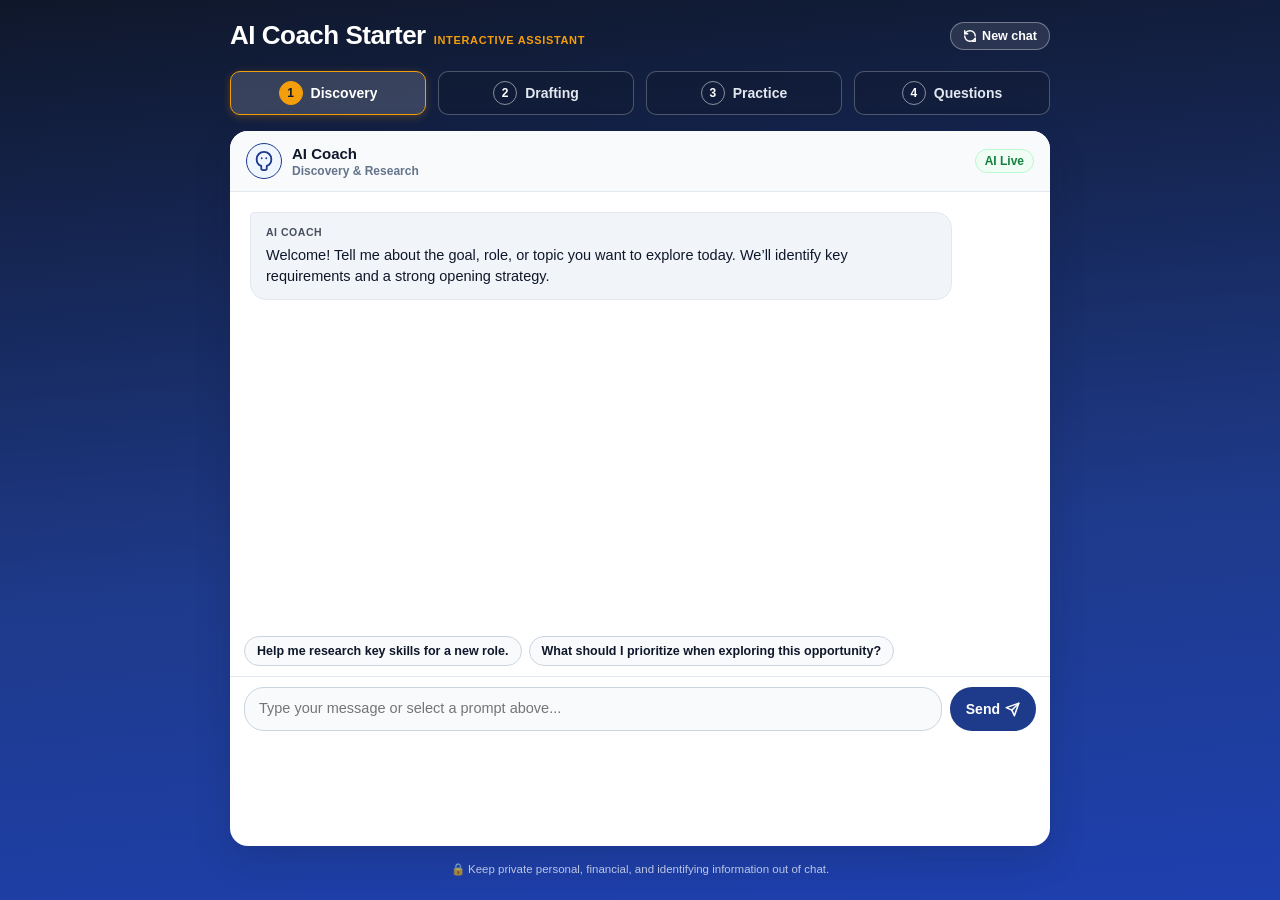
==== static/index.html @ ff30403d "Initial commit: Gemini coaching agent starter template" ====
<!doctype html>
<html lang="en">
  <head>
    <meta charset="UTF-8" />
    <meta name="viewport" content="width=device-width, initial-scale=1.0, maximum-scale=1.0, user-scalable=no" />
    <meta name="theme-color" content="#1e3a8a" />
    <title>AI Coach Starter</title>
    <link rel="icon" href="favicon.svg" type="image/svg+xml" />
    <link rel="stylesheet" href="styles.css" />
  </head>
  <body>
    <div class="app-container">
      <!-- Top Header -->
      <header class="topbar">
        <div class="brand-group">
          <a class="brand" href="/" aria-label="AI Coach home">AI Coach Starter</a>
          <span class="brand-sub">Interactive Assistant</span>
        </div>
        <button id="new-chat" class="quiet-button" type="button" aria-label="Start a new conversation">
          <svg width="14" height="14" viewBox="0 0 24 24" fill="none" stroke="currentColor" stroke-width="2.5" stroke-linecap="round" stroke-linejoin="round" aria-hidden="true"><path d="M21 12a9 9 0 0 0-9-9 9.75 9.75 0 0 0-6.74 2.74L3 8"/><path d="M3 3v5h5"/><path d="M3 12a9 9 0 0 0 9 9 9.75 9.75 0 0 0 6.74-2.74L21 16"/><path d="M16 21h5v-5"/></svg>
          <span>New chat</span>
        </button>
      </header>

      <!-- Compact 4-Step Flow Navigation -->
      <nav class="step-nav" aria-label="Preparation steps">
        <div class="step-list">
          <button class="step-btn active" data-mode="step1" type="button">
            <span class="step-num">1</span>
            <span class="step-text">Discovery</span>
          </button>
          <button class="step-btn" data-mode="step2" type="button">
            <span class="step-num">2</span>
            <span class="step-text">Drafting</span>
          </button>
          <button class="step-btn" data-mode="step3" type="button">
            <span class="step-num">3</span>
            <span class="step-text">Practice</span>
          </button>
          <button class="step-btn" data-mode="step4" type="button">
            <span class="step-num">4</span>
            <span class="step-text">Questions</span>
          </button>
        </div>
      </nav>

      <!-- Main Chat Workspace -->
      <main class="main-content">
        <section class="coach-panel" aria-live="polite">
          <div class="coach-head">
            <div class="coach-avatar">
              <svg width="22" height="22" viewBox="0 0 24 24" fill="none" stroke="currentColor" stroke-width="2" stroke-linecap="round" stroke-linejoin="round"><path d="M12 2a8 8 0 0 0-8 8c0 3.3 2 6.2 5 7.4V20a2 2 0 0 0 2 2h2a2 2 0 0 0 2-2v-2.6c3-1.2 5-4.1 5-7.4a8 8 0 0 0-8-8z"/><line x1="9.5" y1="9" x2="9.51" y2="9"/><line x1="14.5" y1="9" x2="14.51" y2="9"/></svg>
            </div>
            <div class="coach-info">
              <p class="coach-name">AI Coach</p>
              <p id="mode-label" class="mode-label">Discovery & Research</p>
            </div>
            <span id="service-status" class="status">AI Live</span>
          </div>

          <!-- Message Transcript -->
          <div id="messages" class="messages"></div>

          <!-- Clickable Suggested Prompts -->
          <div class="suggestions-wrap">
            <div class="suggestions" id="suggestions"></div>
          </div>

          <!-- Input Composer Form -->
          <form id="chat-form" class="composer">
            <label class="sr-only" for="message-input">Message the coach</label>
            <textarea id="message-input" rows="1" placeholder="Type your message or select a prompt above..."></textarea>
            <button type="submit" aria-label="Send message" id="send-button">
              <span>Send</span>
              <svg width="15" height="15" viewBox="0 0 24 24" fill="none" stroke="currentColor" stroke-width="2.5" stroke-linecap="round" stroke-linejoin="round" aria-hidden="true"><line x1="22" y1="2" x2="11" y2="13"/><polygon points="22 2 15 22 11 13 2 9 22 2"/></svg>
            </button>
          </form>
        </section>
      </main>

      <!-- Footer -->
      <footer class="app-footer">
        <p class="footer-privacy">🔒 Keep private personal, financial, and identifying information out of chat.</p>
      </footer>
    </div>
    <script src="app.js"></script>
  </body>
</html>
---- static/styles.css ----
/* ==============================================================================
   AI COACH STARTER THEME VARIABLES
   ------------------------------------------------------------------------------
   Easily customize your brand colors by editing the 3 hex values below!
   ============================================================================== */
:root {
  --primary: #1e3a8a;        /* Main brand color (header, user bubble, buttons) */
  --primary-deep: #0f172a;   /* Dark background gradient top */
  --primary-darker: #172554; /* Button hover & active states */
  --accent-gold: #f59e0b;    /* Highlight accent (step badges & active glow) */
  --ink: #0f172a;            /* Dark text color */
  --muted: #64748b;          /* Secondary subtext */
  --paper: #ffffff;          /* Card surface white */
  --bubble-ai: #f1f5f9;      /* AI message bubble background */
  --line: #e2e8f0;           /* Subtle borders */
  --shadow: 0 12px 36px rgba(15, 23, 42, 0.18);
  font-family: -apple-system, BlinkMacSystemFont, "Segoe UI", Roboto, Helvetica, Arial, sans-serif;
}

* {
  box-sizing: border-box;
  -webkit-tap-highlight-color: transparent;
}

html, body {
  margin: 0;
  padding: 0;
  min-height: 100vh;
  background: var(--primary-deep);
  background: linear-gradient(175deg, var(--primary-deep) 0%, var(--primary) 60%, #1e40af 100%);
  color: var(--paper);
}

.app-container {
  display: flex;
  flex-direction: column;
  min-height: 100vh;
  max-width: 860px;
  margin: 0 auto;
}

/* Header */
.topbar {
  display: flex;
  align-items: center;
  justify-content: space-between;
  padding: 12px 16px 8px;
}

.brand-group {
  display: flex;
  align-items: baseline;
  gap: 8px;
}

.brand {
  color: #ffffff;
  text-decoration: none;
  font-size: 20px;
  font-weight: 800;
  letter-spacing: -0.5px;
}

.brand-sub {
  font-size: 11px;
  color: var(--accent-gold);
  font-weight: 700;
  text-transform: uppercase;
  letter-spacing: 0.06em;
}

.quiet-button {
  display: inline-flex;
  align-items: center;
  gap: 5px;
  border: 1px solid rgba(255, 255, 255, 0.35);
  background: rgba(255, 255, 255, 0.1);
  color: #ffffff;
  padding: 6px 12px;
  border-radius: 16px;
  font-size: 12.5px;
  font-weight: 600;
  cursor: pointer;
  text-decoration: none;
  transition: background 0.15s ease, border-color 0.15s ease;
}

.quiet-button:hover, .quiet-button:active {
  background: rgba(255, 255, 255, 0.2);
  border-color: rgba(255, 255, 255, 0.6);
}

/* Compact 4-Step Prep Navigation */
.step-nav {
  padding: 4px 12px 10px;
}

.step-list {
  display: grid;
  grid-template-columns: repeat(4, 1fr);
  gap: 6px;
}

.step-btn {
  display: flex;
  align-items: center;
  justify-content: center;
  gap: 5px;
  height: 38px;
  padding: 2px 4px;
  border: 1px solid rgba(255, 255, 255, 0.25);
  border-radius: 10px;
  background: rgba(15, 23, 42, 0.35);
  color: #e2e8f0;
  font: inherit;
  cursor: pointer;
  transition: all 0.18s ease;
}

.step-num {
  width: 20px;
  height: 20px;
  min-width: 20px;
  display: grid;
  place-items: center;
  border-radius: 50%;
  font-size: 11px;
  font-weight: 800;
  color: #ffffff;
  border: 1.5px solid rgba(255, 255, 255, 0.5);
  transition: all 0.18s ease;
}

.step-text {
  font-size: 12px;
  font-weight: 700;
  white-space: nowrap;
  overflow: hidden;
  text-overflow: ellipsis;
}

.step-btn:hover {
  background: rgba(255, 255, 255, 0.12);
  border-color: rgba(255, 255, 255, 0.45);
}

.step-btn.active {
  background: rgba(255, 255, 255, 0.16);
  border-color: var(--accent-gold);
  box-shadow: 0 2px 8px rgba(245, 158, 11, 0.25);
}

.step-btn.active .step-num {
  background: var(--accent-gold);
  color: var(--primary-deep);
  border-color: var(--accent-gold);
}

.step-btn.active .step-text {
  color: #ffffff;
}

/* Main Content Workspace */
.main-content {
  flex: 1;
  display: flex;
  flex-direction: column;
  padding: 0 12px;
}

/* Coach Chat Panel */
.coach-panel {
  flex: 1;
  display: flex;
  flex-direction: column;
  background: var(--paper);
  color: var(--ink);
  border-radius: 18px;
  box-shadow: var(--shadow);
  overflow: hidden;
  min-height: 480px;
}

.coach-head {
  display: flex;
  align-items: center;
  gap: 10px;
  padding: 12px 16px;
  border-bottom: 1px solid var(--line);
  background: #f8fafc;
}

.coach-avatar {
  width: 36px;
  height: 36px;
  border-radius: 50%;
  background: #eff6ff;
  color: var(--primary);
  display: grid;
  place-items: center;
  border: 1.5px solid var(--primary);
}

.coach-info {
  flex: 1;
  min-width: 0;
}

.coach-name {
  margin: 0;
  font-size: 15px;
  font-weight: 800;
  color: var(--ink);
  line-height: 1.2;
}

.mode-label {
  margin: 1px 0 0;
  font-size: 12px;
  color: var(--muted);
  font-weight: 600;
}

.status {
  font-size: 12px;
  font-weight: 700;
  color: #15803d;
  background: #f0fdf4;
  padding: 4px 9px;
  border-radius: 12px;
  border: 1px solid #bbf7d0;
}

/* Messages */
.messages {
  flex: 1;
  min-height: 260px;
  max-height: calc(100vh - 290px);
  overflow-y: auto;
  -webkit-overflow-scrolling: touch;
  padding: 16px 14px;
  display: flex;
  flex-direction: column;
  gap: 12px;
}

.message {
  max-width: 90%;
  padding: 12px 15px;
  border-radius: 16px;
  line-height: 1.48;
  font-size: 14.5px;
  white-space: pre-wrap;
  word-break: break-word;
}

.message.assistant {
  background: var(--bubble-ai);
  color: var(--ink);
  align-self: flex-start;
  border-top-left-radius: 4px;
  border: 1px solid #e2e8f0;
}

.message.user {
  background: var(--primary);
  color: #ffffff;
  align-self: flex-end;
  border-top-right-radius: 4px;
}

.message small {
  display: block;
  margin-bottom: 4px;
  font-size: 10.5px;
  font-weight: 800;
  letter-spacing: 0.05em;
  text-transform: uppercase;
  opacity: 0.75;
}

/* Suggested Prompts */
.suggestions-wrap {
  padding: 4px 14px 10px;
  overflow-x: auto;
  -webkit-overflow-scrolling: touch;
}

.suggestions {
  display: flex;
  gap: 7px;
  flex-wrap: nowrap;
}

.suggestions button {
  border: 1px solid #cbd5e1;
  border-radius: 16px;
  background: #f8fafc;
  color: var(--primary-deep);
  padding: 7px 12px;
  font: inherit;
  font-size: 12.5px;
  font-weight: 600;
  white-space: nowrap;
  flex-shrink: 0;
  cursor: pointer;
  transition: background 0.15s ease, border-color 0.15s ease;
}

.suggestions button:hover, .suggestions button:active {
  background: #eff6ff;
  border-color: var(--primary);
}

/* Composer Form */
.composer {
  display: flex;
  align-items: flex-end;
  gap: 8px;
  padding: 10px 14px 14px;
  border-top: 1px solid var(--line);
  background: #ffffff;
}

textarea#message-input {
  flex: 1;
  height: 44px;
  min-height: 44px;
  max-height: 90px;
  padding: 11px 14px;
  border: 1.5px solid #cbd5e1;
  border-radius: 20px;
  color: var(--ink);
  font: inherit;
  font-size: 14.5px;
  line-height: 1.35;
  resize: none;
  background: #f8fafc;
}

textarea#message-input:focus {
  outline: none;
  border-color: var(--primary);
  background: #ffffff;
  box-shadow: 0 0 0 3px rgba(30, 58, 138, 0.15);
}

.composer button {
  height: 44px;
  padding: 0 16px;
  border: 0;
  border-radius: 22px;
  background: var(--primary);
  color: #ffffff;
  font: inherit;
  font-size: 14px;
  font-weight: 700;
  cursor: pointer;
  display: inline-flex;
  align-items: center;
  gap: 5px;
  flex-shrink: 0;
  transition: background 0.15s ease, transform 0.1s ease;
}

.composer button:hover {
  background: var(--primary-darker);
}

.composer button:active {
  transform: scale(0.97);
}

.sr-only {
  position: absolute;
  width: 1px;
  height: 1px;
  overflow: hidden;
  clip: rect(0, 0, 0, 0);
}

/* Footer */
.app-footer {
  padding: 16px 16px 24px;
  text-align: center;
}

.footer-privacy {
  margin: 0;
  font-size: 11.5px;
  color: rgba(255, 255, 255, 0.7);
}

/* Tablet & Desktop Enhancements */
@media (min-width: 860px) {
  .app-container {
    padding: 0 20px;
  }

  .topbar {
    padding: 20px 0 14px;
  }

  .brand {
    font-size: 26px;
  }

  .step-nav {
    padding: 6px 0 16px;
  }

  .step-list {
    gap: 12px;
  }

  .step-btn {
    height: 44px;
    padding: 4px 12px;
    gap: 8px;
  }

  .step-num {
    width: 24px;
    height: 24px;
    font-size: 12px;
  }

  .step-text {
    font-size: 14px;
  }

  .main-content {
    padding: 0;
  }

  .coach-panel {
    min-height: 540px;
  }

  .messages {
    max-height: 440px;
    padding: 20px;
  }

  .suggestions {
    flex-wrap: wrap;
  }
}

@media (prefers-reduced-motion: reduce) {
  *, *:before, *:after {
    transition: none !important;
    scroll-behavior: auto !important;
  }
}
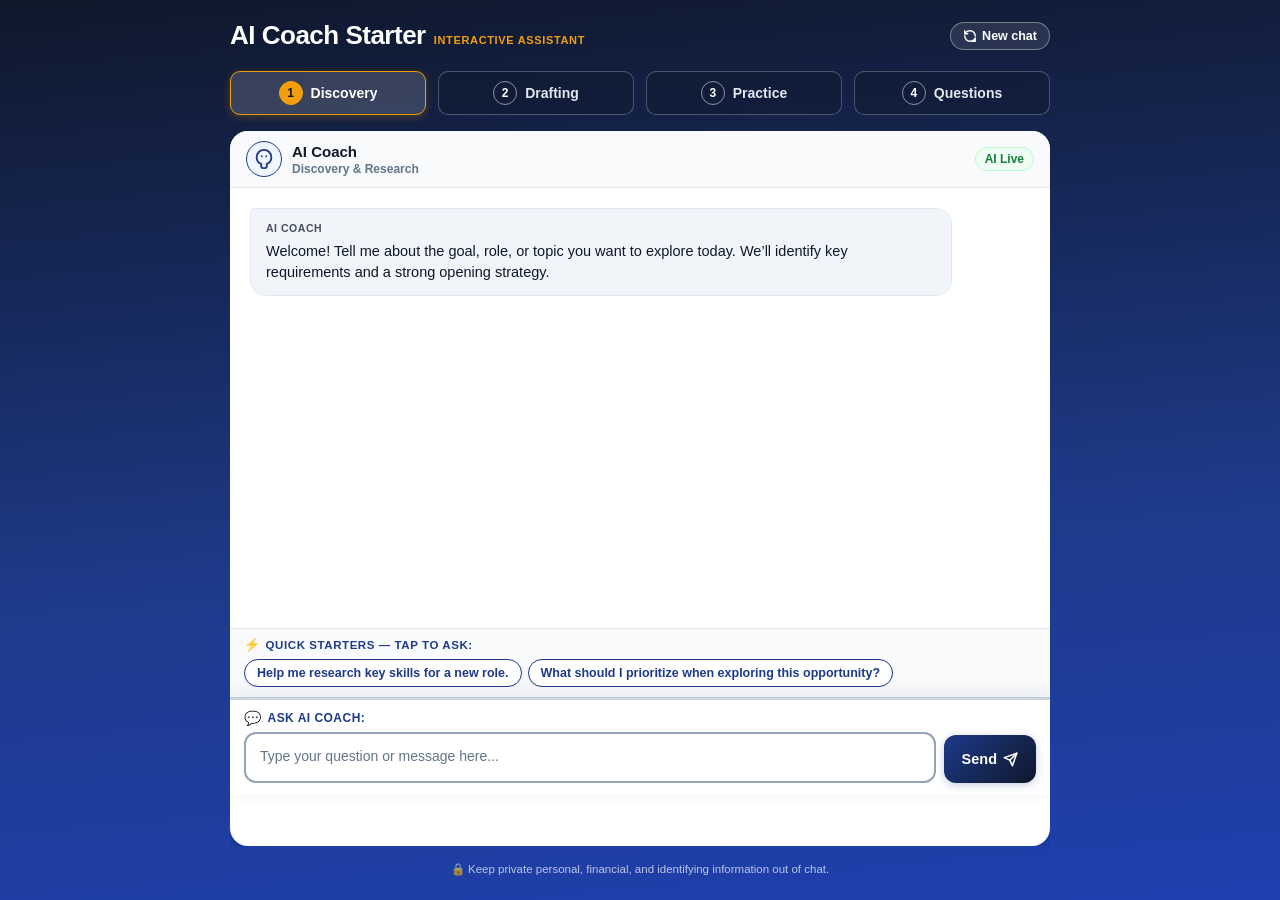
==== commit 967cd661: "Mobile-first UX: above-the-fold starters, obvious typing dock, and top-of-response scrolling" ====
--- a/static/index.html
+++ b/static/index.html
@@ -61,19 +61,28 @@
           <!-- Message Transcript -->
           <div id="messages" class="messages"></div>
 
-          <!-- Clickable Suggested Prompts -->
+          <!-- Clickable Suggested Prompts (Key Interaction Starters) -->
           <div class="suggestions-wrap">
+            <div class="suggestions-header">
+              <span class="suggestions-icon" aria-hidden="true">⚡</span>
+              <span>Quick Starters — tap to ask:</span>
+            </div>
             <div class="suggestions" id="suggestions"></div>
           </div>
 
           <!-- Input Composer Form -->
           <form id="chat-form" class="composer">
-            <label class="sr-only" for="message-input">Message the coach</label>
-            <textarea id="message-input" rows="1" placeholder="Type your message or select a prompt above..."></textarea>
-            <button type="submit" aria-label="Send message" id="send-button">
-              <span>Send</span>
-              <svg width="15" height="15" viewBox="0 0 24 24" fill="none" stroke="currentColor" stroke-width="2.5" stroke-linecap="round" stroke-linejoin="round" aria-hidden="true"><line x1="22" y1="2" x2="11" y2="13"/><polygon points="22 2 15 22 11 13 2 9 22 2"/></svg>
-            </button>
+            <label class="composer-label" for="message-input">
+              <span class="composer-label-icon" aria-hidden="true">💬</span>
+              <span>Ask AI Coach:</span>
+            </label>
+            <div class="composer-row">
+              <textarea id="message-input" rows="1" placeholder="Type your question or message here..."></textarea>
+              <button type="submit" aria-label="Send message" id="send-button">
+                <span>Send</span>
+                <svg width="15" height="15" viewBox="0 0 24 24" fill="none" stroke="currentColor" stroke-width="2.5" stroke-linecap="round" stroke-linejoin="round" aria-hidden="true"><line x1="22" y1="2" x2="11" y2="13"/><polygon points="22 2 15 22 11 13 2 9 22 2"/></svg>
+              </button>
+            </div>
           </form>
         </section>
       </main>
--- a/static/styles.css
+++ b/static/styles.css
@@ -25,18 +25,22 @@
 html, body {
   margin: 0;
   padding: 0;
-  min-height: 100vh;
+  height: 100vh;
+  height: 100dvh;
   background: var(--primary-deep);
   background: linear-gradient(175deg, var(--primary-deep) 0%, var(--primary) 60%, #1e40af 100%);
   color: var(--paper);
+  overflow: hidden;
 }
 
 .app-container {
   display: flex;
   flex-direction: column;
-  min-height: 100vh;
+  height: 100vh;
+  height: 100dvh;
   max-width: 860px;
   margin: 0 auto;
+  overflow: hidden;
 }
 
 /* Header */
@@ -166,6 +170,8 @@
   display: flex;
   flex-direction: column;
   padding: 0 12px;
+  min-height: 0;
+  overflow: hidden;
 }
 
 /* Coach Chat Panel */
@@ -178,16 +184,17 @@
   border-radius: 18px;
   box-shadow: var(--shadow);
   overflow: hidden;
-  min-height: 480px;
+  min-height: 0;
 }
 
 .coach-head {
   display: flex;
   align-items: center;
   gap: 10px;
-  padding: 12px 16px;
+  padding: 10px 16px;
   border-bottom: 1px solid var(--line);
   background: #f8fafc;
+  flex-shrink: 0;
 }
 
 .coach-avatar {
@@ -234,11 +241,10 @@
 /* Messages */
 .messages {
   flex: 1;
-  min-height: 260px;
-  max-height: calc(100vh - 290px);
+  min-height: 0;
   overflow-y: auto;
   -webkit-overflow-scrolling: touch;
-  padding: 16px 14px;
+  padding: 14px;
   display: flex;
   flex-direction: column;
   gap: 12px;
@@ -279,96 +285,157 @@
   opacity: 0.75;
 }
 
-/* Suggested Prompts */
+/* Suggested Prompts (Key Interaction Starters) */
 .suggestions-wrap {
-  padding: 4px 14px 10px;
-  overflow-x: auto;
-  -webkit-overflow-scrolling: touch;
+  padding: 8px 14px 10px;
+  background-color: #f8fafc;
+  border-top: 1.5px solid #e2e8f0;
+  border-bottom: 1px solid #cbd5e1;
+  flex-shrink: 0;
+}
+
+.suggestions-header {
+  display: flex;
+  align-items: center;
+  gap: 5px;
+  font-size: 11.5px;
+  font-weight: 700;
+  color: var(--primary);
+  text-transform: uppercase;
+  letter-spacing: 0.05em;
+  margin-bottom: 7px;
+}
+
+.suggestions-header .suggestions-icon {
+  font-size: 13px;
+  color: var(--accent-gold);
 }
 
 .suggestions {
   display: flex;
-  gap: 7px;
-  flex-wrap: nowrap;
+  flex-wrap: wrap;
+  gap: 6px;
+  max-height: 100px;
+  overflow-y: auto;
 }
 
 .suggestions button {
-  border: 1px solid #cbd5e1;
-  border-radius: 16px;
-  background: #f8fafc;
-  color: var(--primary-deep);
-  padding: 7px 12px;
+  border: 1.5px solid var(--primary);
+  border-radius: 20px;
+  background: #ffffff;
+  color: var(--primary);
+  padding: 6px 12px;
   font: inherit;
   font-size: 12.5px;
   font-weight: 600;
-  white-space: nowrap;
+  cursor: pointer;
+  transition: all 0.15s ease;
+  box-shadow: 0 1px 3px rgba(15, 23, 42, 0.08);
+  white-space: normal;
+  display: inline-flex;
+  align-items: center;
+  gap: 6px;
+}
+
+.suggestions button:hover, .suggestions button:active {
+  background: var(--primary);
+  color: #ffffff;
+  box-shadow: 0 2px 6px rgba(15, 23, 42, 0.22);
+  transform: translateY(-1px);
+}
+
+/* Composer Form (Obvious, Visible, High-Contrast Area to Type) */
+.composer {
+  display: flex;
+  flex-direction: column;
+  gap: 6px;
+  padding: 10px 14px 12px;
+  border-top: 2px solid #cbd5e1;
+  box-shadow: 0 -4px 18px rgba(15, 23, 42, 0.08);
+  background: #ffffff;
   flex-shrink: 0;
+  position: relative;
+  z-index: 10;
+}
+
+.composer-label {
+  display: flex;
+  align-items: center;
+  gap: 6px;
+  font-size: 12px;
+  font-weight: 700;
+  color: var(--primary);
+  text-transform: uppercase;
+  letter-spacing: 0.04em;
   cursor: pointer;
-  transition: background 0.15s ease, border-color 0.15s ease;
-}
-
-.suggestions button:hover, .suggestions button:active {
-  background: #eff6ff;
-  border-color: var(--primary);
-}
-
-/* Composer Form */
-.composer {
-  display: flex;
+}
+
+.composer-label-icon {
+  font-size: 14px;
+}
+
+.composer-row {
+  display: flex;
+  gap: 8px;
   align-items: flex-end;
-  gap: 8px;
-  padding: 10px 14px 14px;
-  border-top: 1px solid var(--line);
-  background: #ffffff;
 }
 
 textarea#message-input {
   flex: 1;
-  height: 44px;
-  min-height: 44px;
-  max-height: 90px;
-  padding: 11px 14px;
-  border: 1.5px solid #cbd5e1;
-  border-radius: 20px;
+  font-family: inherit;
+  font-size: 1rem; /* 16px ensures mobile browsers do not auto-zoom on focus */
+  padding: 12px 14px;
+  border: 2px solid #94a3b8;
+  border-radius: 12px;
+  resize: none;
+  min-height: 48px;
+  max-height: 110px;
+  line-height: 1.45;
+  outline: none;
+  background-color: #ffffff;
   color: var(--ink);
+  transition: border-color 0.2s ease, box-shadow 0.2s ease;
+}
+
+textarea#message-input:focus {
+  border-color: var(--primary);
+  box-shadow: 0 0 0 3px rgba(30, 58, 138, 0.18);
+  background-color: #ffffff;
+}
+
+textarea#message-input::placeholder {
+  color: #64748b;
+  font-size: 14px;
+}
+
+.composer button {
+  height: 48px;
+  padding: 0 18px;
+  border: 0;
+  border-radius: 12px;
+  background: linear-gradient(135deg, var(--primary) 0%, var(--primary-deep) 100%);
+  color: #ffffff;
   font: inherit;
   font-size: 14.5px;
-  line-height: 1.35;
-  resize: none;
-  background: #f8fafc;
-}
-
-textarea#message-input:focus {
-  outline: none;
-  border-color: var(--primary);
-  background: #ffffff;
-  box-shadow: 0 0 0 3px rgba(30, 58, 138, 0.15);
-}
-
-.composer button {
-  height: 44px;
-  padding: 0 16px;
-  border: 0;
-  border-radius: 22px;
-  background: var(--primary);
-  color: #ffffff;
-  font: inherit;
-  font-size: 14px;
   font-weight: 700;
   cursor: pointer;
   display: inline-flex;
   align-items: center;
-  gap: 5px;
+  justify-content: center;
+  gap: 6px;
   flex-shrink: 0;
-  transition: background 0.15s ease, transform 0.1s ease;
+  box-shadow: 0 2px 8px rgba(30, 58, 138, 0.25);
+  transition: background 0.15s ease, transform 0.1s ease, box-shadow 0.15s ease;
 }
 
 .composer button:hover {
   background: var(--primary-darker);
+  transform: translateY(-1px);
+  box-shadow: 0 4px 12px rgba(30, 58, 138, 0.3);
 }
 
 .composer button:active {
-  transform: scale(0.97);
+  transform: translateY(0);
 }
 
 .sr-only {
@@ -447,9 +514,222 @@
   }
 }
 
+/* Feedback Controls */
+.answer-feedback {
+  margin-top: 8px;
+  padding: 8px 10px;
+  border-radius: 10px;
+  background: rgba(241, 245, 249, 0.7);
+  border: 1px solid var(--line);
+}
+
+.feedback-prompt {
+  margin: 0 0 6px;
+  font-size: 11.5px;
+  color: var(--muted);
+  font-weight: 600;
+}
+
+.feedback-controls,
+.feedback-form-actions {
+  display: flex;
+  flex-wrap: wrap;
+  gap: 6px;
+}
+
+.feedback-button {
+  display: inline-flex;
+  align-items: center;
+  gap: 4px;
+  min-height: 28px;
+  padding: 4px 10px;
+  border: 1px solid #cbd5e1;
+  border-radius: 8px;
+  background: #ffffff;
+  color: var(--ink);
+  font-size: 12px;
+  font-weight: 600;
+  cursor: pointer;
+  transition: all 0.15s ease;
+}
+
+.feedback-button:hover:not(:disabled) {
+  border-color: var(--primary);
+  background: #eff6ff;
+}
+
+.feedback-button:disabled {
+  opacity: 0.5;
+  cursor: not-allowed;
+}
+
+.feedback-up {
+  color: #15803d;
+}
+
+.feedback-down {
+  color: #b91c1c;
+}
+
+.feedback-submit {
+  background: var(--primary);
+  color: #ffffff;
+  border-color: var(--primary);
+}
+
+.feedback-submit:hover:not(:disabled) {
+  background: var(--primary-darker);
+  color: #ffffff;
+}
+
+.feedback-form {
+  margin-top: 8px;
+  padding-top: 8px;
+  border-top: 1px solid var(--line);
+}
+
+.feedback-form[hidden] {
+  display: none;
+}
+
+.feedback-form label {
+  display: block;
+  margin: 6px 0 3px;
+  font-size: 11px;
+  font-weight: 700;
+  color: var(--muted);
+  text-transform: uppercase;
+  letter-spacing: 0.04em;
+}
+
+.feedback-form textarea {
+  width: 100%;
+  padding: 7px 9px;
+  border: 1px solid #cbd5e1;
+  border-radius: 6px;
+  font: inherit;
+  font-size: 12.5px;
+  color: var(--ink);
+  background: #ffffff;
+  resize: vertical;
+}
+
+.feedback-form textarea:focus {
+  outline: none;
+  border-color: var(--primary);
+}
+
+.feedback-warning {
+  margin: 5px 0 8px;
+  font-size: 11px;
+  color: var(--muted);
+  line-height: 1.35;
+}
+
+.feedback-status {
+  margin: 6px 0 0;
+  font-size: 12px;
+  font-weight: 600;
+  line-height: 1.4;
+}
+
+.feedback-status.feedback-success {
+  color: #15803d;
+}
+
+.feedback-status.feedback-error {
+  color: #b91c1c;
+}
+
 @media (prefers-reduced-motion: reduce) {
   *, *:before, *:after {
     transition: none !important;
     scroll-behavior: auto !important;
   }
 }
+
+/* Mobile-First Responsive Adjustments */
+@media (max-width: 640px) {
+  .app-container {
+    height: 100dvh;
+    max-width: 100%;
+  }
+  .topbar {
+    padding: 8px 12px 6px;
+  }
+  .brand {
+    font-size: 17px;
+  }
+  .brand-sub {
+    display: none;
+  }
+  .step-nav {
+    padding: 4px 8px 6px;
+  }
+  .step-btn {
+    height: 34px;
+    padding: 2px 2px;
+  }
+  .step-text {
+    display: none;
+  }
+  .step-num {
+    width: 22px;
+    height: 22px;
+    min-width: 22px;
+    font-size: 12px;
+  }
+  .main-content {
+    padding: 0;
+  }
+  .coach-panel {
+    border-radius: 0;
+    box-shadow: none;
+  }
+  .coach-head {
+    padding: 8px 12px;
+  }
+  .messages {
+    padding: 10px 12px;
+    gap: 10px;
+  }
+  .message {
+    max-width: 95%;
+    padding: 10px 12px;
+    font-size: 14px;
+  }
+  .suggestions-wrap {
+    padding: 6px 10px 8px;
+  }
+  .suggestions {
+    flex-wrap: nowrap;
+    overflow-x: auto;
+    -webkit-overflow-scrolling: touch;
+    scrollbar-width: none;
+    padding-bottom: 2px;
+  }
+  .suggestions::-webkit-scrollbar {
+    display: none;
+  }
+  .suggestions button {
+    padding: 5px 10px;
+    font-size: 12px;
+    white-space: nowrap;
+  }
+  .composer {
+    padding: 8px 10px 10px;
+    box-shadow: 0 -3px 12px rgba(15, 23, 42, 0.12);
+  }
+  .composer textarea#message-input {
+    font-size: 1rem;
+    padding: 10px 12px;
+    min-height: 44px;
+  }
+  .composer button {
+    height: 44px;
+    padding: 0 14px;
+  }
+  .app-footer {
+    display: none;
+  }
+}
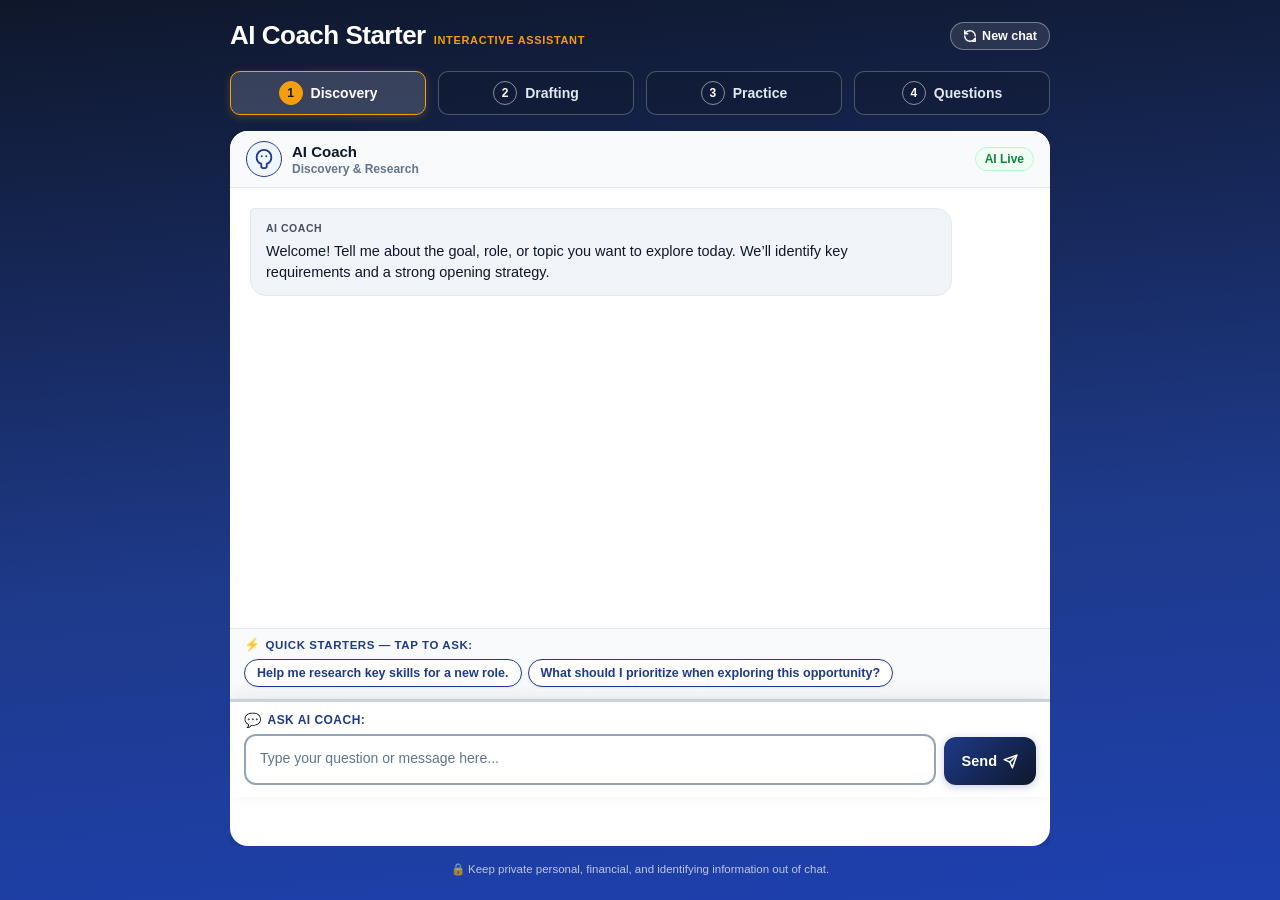
==== commit d4fe3ac3: "gemini-coaching-agent-starter: add mandatory Vercel Web Analytics script" ====
--- a/static/index.html
+++ b/static/index.html
@@ -7,6 +7,11 @@
     <title>AI Coach Starter</title>
     <link rel="icon" href="favicon.svg" type="image/svg+xml" />
     <link rel="stylesheet" href="styles.css" />
+    <!-- Vercel Web Analytics -->
+    <script>
+      window.va = window.va || function () { (window.vaq = window.vaq || []).push(arguments); };
+    </script>
+    <script defer src="/_vercel/insights/script.js"></script>
   </head>
   <body>
     <div class="app-container">
--- a/static/styles.css
+++ b/static/styles.css
@@ -25,22 +25,18 @@
 html, body {
   margin: 0;
   padding: 0;
-  height: 100vh;
-  height: 100dvh;
+  min-height: 100vh;
   background: var(--primary-deep);
   background: linear-gradient(175deg, var(--primary-deep) 0%, var(--primary) 60%, #1e40af 100%);
   color: var(--paper);
-  overflow: hidden;
 }
 
 .app-container {
   display: flex;
   flex-direction: column;
-  height: 100vh;
-  height: 100dvh;
+  min-height: 100vh;
   max-width: 860px;
   margin: 0 auto;
-  overflow: hidden;
 }
 
 /* Header */
@@ -241,7 +237,7 @@
 /* Messages */
 .messages {
   flex: 1;
-  min-height: 0;
+  min-height: 380px;
   overflow-y: auto;
   -webkit-overflow-scrolling: touch;
   padding: 14px;
@@ -313,10 +309,16 @@
 
 .suggestions {
   display: flex;
-  flex-wrap: wrap;
+  flex-wrap: nowrap;
+  overflow-x: auto;
+  -webkit-overflow-scrolling: touch;
+  scrollbar-width: none;
   gap: 6px;
-  max-height: 100px;
-  overflow-y: auto;
+  padding-bottom: 2px;
+}
+
+.suggestions::-webkit-scrollbar {
+  display: none;
 }
 
 .suggestions button {
@@ -331,7 +333,8 @@
   cursor: pointer;
   transition: all 0.15s ease;
   box-shadow: 0 1px 3px rgba(15, 23, 42, 0.08);
-  white-space: normal;
+  white-space: nowrap;
+  flex-shrink: 0;
   display: inline-flex;
   align-items: center;
   gap: 6px;
@@ -588,8 +591,9 @@
   border-top: 1px solid var(--line);
 }
 
-.feedback-form[hidden] {
-  display: none;
+.feedback-form[hidden],
+.feedback-form.hidden {
+  display: none !important;
 }
 
 .feedback-form label {
@@ -651,7 +655,8 @@
 /* Mobile-First Responsive Adjustments */
 @media (max-width: 640px) {
   .app-container {
-    height: 100dvh;
+    min-height: 100vh;
+    min-height: 100dvh;
     max-width: 100%;
   }
   .topbar {
@@ -690,6 +695,7 @@
     padding: 8px 12px;
   }
   .messages {
+    min-height: 320px;
     padding: 10px 12px;
     gap: 10px;
   }
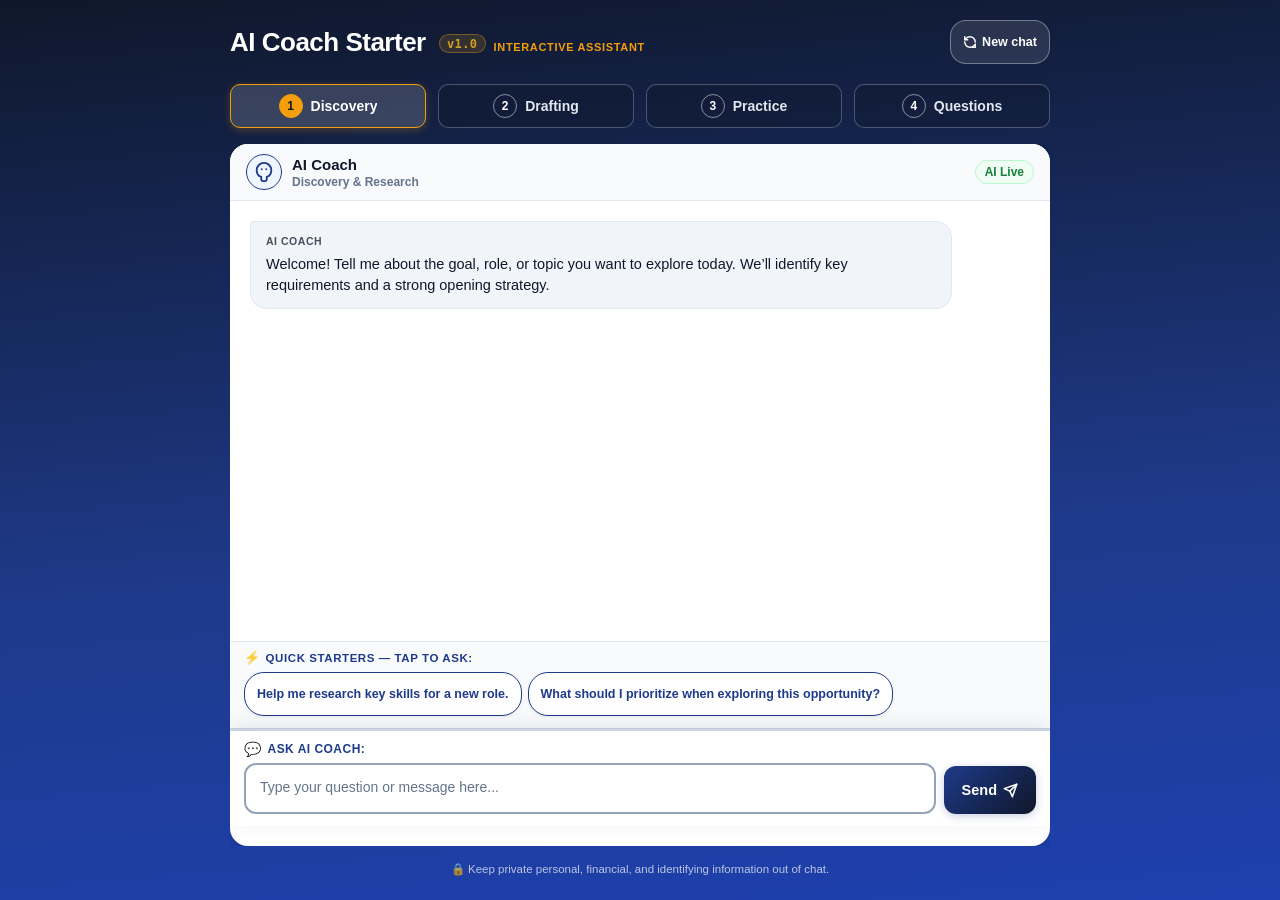
==== commit 8c880100: "AI Coach Starter v1.0: standardize UX/UI with CES tokens, components, and motion utility" ====
--- a/static/index.html
+++ b/static/index.html
@@ -4,21 +4,28 @@
     <meta charset="UTF-8" />
     <meta name="viewport" content="width=device-width, initial-scale=1.0, maximum-scale=1.0, user-scalable=no" />
     <meta name="theme-color" content="#1e3a8a" />
-    <title>AI Coach Starter</title>
+    <title>AI Coach Starter v1.0 — Ensign College Career Services</title>
     <link rel="icon" href="favicon.svg" type="image/svg+xml" />
-    <link rel="stylesheet" href="styles.css" />
+    <link rel="stylesheet" href="ces-tokens.css" />
+    <link rel="stylesheet" href="ces-components.css" />
+    <link rel="stylesheet" href="styles.css?v=starter-v1.0" />
     <!-- Vercel Web Analytics -->
     <script>
       window.va = window.va || function () { (window.vaq = window.vaq || []).push(arguments); };
     </script>
     <script defer src="/_vercel/insights/script.js"></script>
+    <!-- Vercel Speed Insights -->
+    <script>
+      window.si = window.si || function () { (window.siq = window.siq || []).push(arguments); };
+    </script>
+    <script defer src="/_vercel/speed-insights/script.js"></script>
   </head>
   <body>
     <div class="app-container">
       <!-- Top Header -->
       <header class="topbar">
         <div class="brand-group">
-          <a class="brand" href="/" aria-label="AI Coach home">AI Coach Starter</a>
+          <a class="brand" href="/" aria-label="AI Coach home">AI Coach Starter <span class="ces-version-tag">v1.0</span></a>
           <span class="brand-sub">Interactive Assistant</span>
         </div>
         <button id="new-chat" class="quiet-button" type="button" aria-label="Start a new conversation">
@@ -97,6 +104,7 @@
         <p class="footer-privacy">🔒 Keep private personal, financial, and identifying information out of chat.</p>
       </footer>
     </div>
+    <script src="ces-motion.js"></script>
     <script src="app.js"></script>
   </body>
 </html>
--- a/static/ces-tokens.css
+++ b/static/ces-tokens.css
@@ -0,0 +1,131 @@
+/* ==========================================================================
+   CES Design Token Sheet v1.1
+   Ensign College Career Services Design System Standard
+   Derived from Ensign Student Readiness Hub & Fortified via /ui-ux-principles
+   ========================================================================== */
+
+:root {
+  color-scheme: light;
+
+  /* ── 1. Color: Brand Base (Ensign Navy & Slate Hierarchy) ── */
+  --ces-navy-950:     #0a1826;   /* Deepest Navy — Sidebar, main heading high-contrast */
+  --ces-navy-900:     #0d2238;   /* Primary Topbar, active dark states */
+  --ces-navy-850:     #122b46;   /* Dark interactive hover */
+  --ces-navy-800:     #183759;   /* Secondary dark surfaces */
+  --ces-navy-700:     #224974;   /* Mid slate navy */
+  --ces-navy-600:     #2f5f93;   /* Light slate navy */
+  --ces-navy-100:     #e8f0f8;   /* Soft navy tint */
+  --ces-navy-50:      #f3f7fb;   /* Subtle background / chip fill */
+
+  /* ── 2. Color: Gold Accent (Warm Ensign Gold) ── */
+  --ces-gold:         #d49e24;   /* Primary accent, active borders, status pills */
+  --ces-gold-hover:   #b8861a;   /* Hover gold state */
+  --ces-gold-light:   #fef8eb;   /* Light gold badge/alert background */
+  --ces-gold-border:  #f3d791;   /* Gold subtle border */
+
+  /* ── 3. Color: Surface & Content ── */
+  --ces-ink:          #111c26;   /* High-contrast body text */
+  --ces-ink-soft:     #253545;   /* Secondary text */
+  --ces-muted:        #5c6e80;   /* Muted captions, metadata */
+  --ces-muted-light:  #8ba0b5;   /* Subtle icons, placeholders */
+  --ces-line:         #e2e8f0;   /* Standard card borders & dividers */
+  --ces-line-soft:    #edf2f7;   /* Secondary subtle dividers */
+  --ces-surface:      #ffffff;   /* Card, modal, panel surfaces */
+  --ces-background:   #f6f8fb;   /* Clean page background */
+
+  /* ── 4. Color: Semantic / Status (WCAG 2.2 AA Verified ≥ 4.5:1 on light/wash) ── */
+  --ces-status-success-bg:     #dcfce7;
+  --ces-status-success-text:   #166534; /* 6.9:1 on white, 7.2:1 on bg */
+  --ces-status-success-border: #86efac;
+
+  --ces-status-warning-bg:     #fef3c7;
+  --ces-status-warning-text:   #92400e; /* 7.6:1 on white, 7.6:1 on bg */
+  --ces-status-warning-border: #fcd34d;
+
+  --ces-status-error-bg:       #fee2e2;
+  --ces-status-error-text:     #991b1b; /* 7.1:1 on white, 7.3:1 on bg */
+  --ces-status-error-border:   #fca5a5;
+
+  --ces-status-info-bg:        #dbeafe;
+  --ces-status-info-text:      #1e3a8a; /* 8.6:1 on white */
+  --ces-status-info-border:    #93c5fd;
+
+  --ces-status-neutral-bg:     #f3f4f6;
+  --ces-status-neutral-text:   #374151; /* 8.0:1 on white */
+  --ces-status-neutral-border: #9ca3af;
+
+  /* Aliases to prevent breaking older views */
+  --ces-success:               var(--ces-status-success-text);
+  --ces-success-bg:            var(--ces-status-success-bg);
+  --ces-success-border:        var(--ces-status-success-border);
+  --ces-warning:               var(--ces-status-warning-text);
+  --ces-warning-bg:            var(--ces-status-warning-bg);
+  --ces-warning-border:        var(--ces-status-warning-border);
+  --ces-error:                 var(--ces-status-error-text);
+  --ces-error-bg:              var(--ces-status-error-bg);
+  --ces-error-border:          var(--ces-status-error-border);
+  --ces-info:                  var(--ces-status-info-text);
+  --ces-info-bg:               var(--ces-status-info-bg);
+  --ces-info-border:           var(--ces-status-info-border);
+
+  /* ── 5. Focus Ring Tokens (WCAG 2.2 AA ≥ 3:1) ── */
+  --ces-focus-ring-dark:       #f0c040; /* Gold ring for navy/dark surfaces */
+  --ces-focus-ring-light:      #1e3a5f; /* Dark navy ring for white surfaces */
+  --ces-focus-ring:            var(--ces-focus-ring-dark);
+  --ces-focus-ring-width:      2px;
+  --ces-focus-ring-offset:     2px;
+
+  /* ── 6. Typography ── */
+  --ces-font-body:    'Inter', -apple-system, BlinkMacSystemFont, 'Segoe UI', Roboto, Helvetica, Arial, sans-serif;
+  --ces-font-serif:   Georgia, Cambria, 'Times New Roman', serif;
+  --ces-font-mono:    ui-monospace, SFMono-Regular, Menlo, Monaco, Consolas, monospace;
+
+  --ces-text-xs:      0.75rem;    /* 12px — status pills, labels */
+  --ces-text-sm:      0.875rem;   /* 14px — secondary body */
+  --ces-text-base:    0.9375rem;  /* 15px — primary body */
+  --ces-text-lg:      1.125rem;   /* 18px — card titles */
+  --ces-text-xl:      1.25rem;    /* 20px — section headers */
+  --ces-text-2xl:     1.625rem;   /* 26px — page titles */
+
+  --ces-weight-normal:   400;
+  --ces-weight-medium:   500;
+  --ces-weight-semibold: 650;
+  --ces-weight-bold:     750;
+  --ces-weight-extrabold:850;
+
+  /* ── 7. Elevation & Shadows ── */
+  --ces-shadow-sm:    0 1px 3px rgba(10, 24, 38, 0.05);
+  --ces-shadow-md:    0 4px 16px rgba(10, 24, 38, 0.07);
+  --ces-shadow-lg:    0 12px 36px rgba(10, 24, 38, 0.10);
+  --ces-shadow-topbar:0 2px 10px rgba(10, 24, 38, 0.12);
+
+  /* ── 8. Radii ── */
+  --ces-radius-sm:    6px;
+  --ces-radius-md:    10px;
+  --ces-radius-lg:    14px;
+  --ces-radius-pill:  9999px;
+
+  /* ── 9. Touch Targets & Layout Constraints ── */
+  --ces-touch-min:          44px;
+  --ces-btn-min-height:     44px;
+  --ces-btn-min-width:      44px;
+  --ces-topbar-height:      72px;
+  --ces-content-max:        1320px;
+  --ces-prose-max-width:    68ch;
+  --ces-card-max-width:     760px;
+
+  /* ── 10. Motion & Transitions ── */
+  --ces-transition-speed:   150ms;
+  --ces-transition-easing:  cubic-bezier(0.4, 0, 0.2, 1);
+  --ces-transition:         var(--ces-transition-speed) var(--ces-transition-easing);
+  --ces-transition-smooth:  var(--ces-transition-speed) var(--ces-transition-easing);
+}
+
+/* Reduced Motion Override */
+@media (prefers-reduced-motion: reduce) {
+  :root {
+    --ces-transition-speed: 0s;
+    --ces-transition: 0s linear;
+    --ces-transition-smooth: 0s linear;
+  }
+}
--- a/static/ces-components.css
+++ b/static/ces-components.css
@@ -0,0 +1,356 @@
+/* ==========================================================================
+   CES Component Library v1.1
+   Standardized UI components for Ensign College Career Services Apps
+   Derived from Ensign Student Readiness Hub & Fortified via /ui-ux-principles
+   ========================================================================== */
+
+/* ── 1. Topbar & Header ── */
+.ces-topbar {
+  position: sticky;
+  top: 0;
+  z-index: 100;
+  min-height: var(--ces-topbar-height);
+  background: var(--ces-navy-900);
+  border-bottom: 1px solid rgba(255, 255, 255, 0.08);
+  box-shadow: var(--ces-shadow-topbar);
+  display: flex;
+  align-items: center;
+  justify-content: space-between;
+  gap: 16px;
+  padding: 0 28px;
+  color: #ffffff;
+}
+
+.ces-brand-group {
+  display: flex;
+  align-items: center;
+  gap: 14px;
+  text-decoration: none;
+  color: #ffffff;
+  min-height: var(--ces-touch-min);
+}
+
+.ces-brand-crest {
+  width: 40px;
+  height: 40px;
+  border-radius: 9px;
+  background: linear-gradient(135deg, var(--ces-navy-800) 0%, var(--ces-navy-950) 100%);
+  border: 1.5px solid var(--ces-gold);
+  display: grid;
+  place-items: center;
+  color: var(--ces-gold);
+  font-family: var(--ces-font-serif);
+  font-size: 21px;
+  font-weight: 700;
+  box-shadow: 0 4px 10px rgba(0, 0, 0, 0.25);
+  flex-shrink: 0;
+}
+
+.ces-brand-text {
+  display: flex;
+  flex-direction: column;
+}
+
+.ces-brand-title {
+  font-size: 15px;
+  font-weight: 800;
+  letter-spacing: 0.04em;
+  color: #ffffff;
+  display: flex;
+  align-items: center;
+  gap: 8px;
+}
+
+.ces-brand-sub {
+  font-size: 11px;
+  font-weight: 650;
+  color: var(--ces-gold);
+  letter-spacing: 0.14em;
+  text-transform: uppercase;
+}
+
+.ces-header-actions {
+  display: flex;
+  align-items: center;
+  gap: 12px;
+  flex-wrap: wrap;
+}
+
+.ces-nav-back {
+  display: inline-flex;
+  align-items: center;
+  gap: 6px;
+  min-height: var(--ces-btn-min-height);
+  padding: 8px 14px;
+  border-radius: var(--ces-radius-sm);
+  background: rgba(255, 255, 255, 0.08);
+  border: 1px solid rgba(255, 255, 255, 0.16);
+  color: #cbd5e1;
+  font-size: 13px;
+  font-weight: 650;
+  text-decoration: none;
+  transition: all var(--ces-transition);
+}
+
+.ces-nav-back:hover {
+  background: rgba(255, 255, 255, 0.15);
+  border-color: var(--ces-gold);
+  color: #ffffff;
+  transform: translateY(-1px);
+}
+
+.ces-nav-back:focus-visible {
+  outline: var(--ces-focus-ring-width) solid var(--ces-focus-ring);
+  outline-offset: var(--ces-focus-ring-offset);
+}
+
+/* ── 2. Status & Version Badges ── */
+.ces-version-tag {
+  display: inline-block;
+  padding: 2px 7px;
+  border-radius: var(--ces-radius-pill);
+  font-size: 11px;
+  font-weight: 750;
+  font-family: var(--ces-font-mono);
+  background: rgba(212, 158, 36, 0.2);
+  color: var(--ces-gold);
+  border: 1px solid rgba(212, 158, 36, 0.35);
+  vertical-align: middle;
+}
+
+.ces-status-pill {
+  display: inline-flex;
+  align-items: center;
+  gap: 7px;
+  min-height: 28px;
+  padding: 4px 12px;
+  border-radius: var(--ces-radius-pill);
+  font-size: 12px;
+  font-weight: 650;
+  background: rgba(255, 255, 255, 0.08);
+  border: 1px solid rgba(255, 255, 255, 0.14);
+  color: #ffffff;
+}
+
+.ces-status-pill .ces-dot {
+  width: 8px;
+  height: 8px;
+  border-radius: 50%;
+  background: var(--ces-status-success-border);
+  box-shadow: 0 0 0 2px rgba(22, 101, 52, 0.3);
+  flex-shrink: 0;
+}
+
+.ces-status-pill.warning .ces-dot {
+  background: var(--ces-status-warning-border);
+  box-shadow: 0 0 0 2px rgba(146, 64, 14, 0.3);
+}
+
+.ces-status-pill.error .ces-dot {
+  background: var(--ces-status-error-border);
+  box-shadow: 0 0 0 2px rgba(153, 27, 27, 0.3);
+}
+
+/* Light / Card Pills */
+.ces-pill {
+  display: inline-flex;
+  align-items: center;
+  gap: 6px;
+  padding: 4px 10px;
+  border-radius: var(--ces-radius-pill);
+  font-size: var(--ces-text-xs);
+  font-weight: 600;
+  line-height: 1.4;
+  border: 1px solid transparent;
+}
+
+.ces-pill--success {
+  background-color: var(--ces-status-success-bg);
+  color: var(--ces-status-success-text);
+  border-color: var(--ces-status-success-border);
+}
+
+.ces-pill--warning {
+  background-color: var(--ces-status-warning-bg);
+  color: var(--ces-status-warning-text);
+  border-color: var(--ces-status-warning-border);
+}
+
+.ces-pill--error {
+  background-color: var(--ces-status-error-bg);
+  color: var(--ces-status-error-text);
+  border-color: var(--ces-status-error-border);
+}
+
+.ces-pill--info {
+  background-color: var(--ces-status-info-bg);
+  color: var(--ces-status-info-text);
+  border-color: var(--ces-status-info-border);
+}
+
+.ces-pill--neutral {
+  background-color: var(--ces-status-neutral-bg);
+  color: var(--ces-status-neutral-text);
+  border-color: var(--ces-status-neutral-border);
+}
+
+/* ── 3. Buttons ── */
+.ces-btn {
+  display: inline-flex;
+  align-items: center;
+  justify-content: center;
+  gap: 8px;
+  min-height: var(--ces-btn-min-height);
+  min-width: var(--ces-btn-min-width);
+  padding: 9px 18px;
+  border-radius: var(--ces-radius-sm);
+  font-family: var(--ces-font-body);
+  font-size: 13.5px;
+  font-weight: 700;
+  text-decoration: none;
+  cursor: pointer;
+  border: 1.5px solid transparent;
+  transition: transform var(--ces-transition), background var(--ces-transition), border-color var(--ces-transition), box-shadow var(--ces-transition);
+}
+
+.ces-btn:hover:not(:disabled) {
+  transform: translateY(-1px);
+}
+
+.ces-btn:focus-visible,
+button:focus-visible,
+[type="button"]:focus-visible,
+[type="submit"]:focus-visible,
+a:focus-visible,
+.dashboard-link:focus-visible,
+.nav-link:focus-visible,
+[role="tab"]:focus-visible,
+[role="button"]:focus-visible {
+  outline: var(--ces-focus-ring-width) solid var(--ces-focus-ring) !important;
+  outline-offset: var(--ces-focus-ring-offset) !important;
+}
+
+.ces-btn-primary {
+  background: linear-gradient(135deg, var(--ces-navy-900) 0%, var(--ces-navy-800) 100%);
+  color: #ffffff;
+  border-color: var(--ces-navy-950);
+  box-shadow: 0 3px 12px rgba(13, 34, 56, 0.18);
+}
+
+.ces-btn-primary:hover:not(:disabled) {
+  background: linear-gradient(135deg, var(--ces-navy-850) 0%, var(--ces-navy-700) 100%);
+  box-shadow: 0 5px 16px rgba(13, 34, 56, 0.25);
+  border-color: var(--ces-gold);
+}
+
+.ces-btn-gold {
+  background: var(--ces-gold);
+  color: var(--ces-navy-950);
+  border-color: var(--ces-gold);
+  box-shadow: 0 3px 10px rgba(212, 158, 36, 0.25);
+}
+
+.ces-btn-gold:hover:not(:disabled) {
+  background: var(--ces-gold-hover);
+  border-color: var(--ces-gold-hover);
+  box-shadow: 0 5px 14px rgba(212, 158, 36, 0.35);
+}
+
+.ces-btn-secondary {
+  background: #ffffff;
+  color: var(--ces-navy-900);
+  border-color: var(--ces-line);
+}
+
+.ces-btn-secondary:hover:not(:disabled) {
+  background: var(--ces-navy-50);
+  border-color: var(--ces-navy-700);
+}
+
+/* ── 4. Panels & Cards ── */
+.ces-panel {
+  background: var(--ces-surface);
+  border: 1px solid var(--ces-line);
+  border-radius: var(--ces-radius-lg);
+  box-shadow: var(--ces-shadow-md);
+  padding: 24px 28px;
+  transition: border-color var(--ces-transition), box-shadow var(--ces-transition);
+}
+
+.ces-panel--student {
+  border-top: 4px solid var(--ces-gold);
+}
+
+.ces-panel--mentor {
+  border-top: 4px solid var(--ces-navy-700);
+}
+
+.ces-prose {
+  max-width: var(--ces-prose-max-width);
+}
+
+.ces-card-content {
+  max-width: var(--ces-card-max-width);
+  margin-inline: auto;
+}
+
+/* ── 5. Form Elements ── */
+.ces-input,
+.ces-textarea {
+  width: 100%;
+  padding: 10px 14px;
+  border: 1.5px solid var(--ces-line);
+  border-radius: var(--ces-radius-sm);
+  background: #ffffff;
+  font-family: var(--ces-font-body);
+  font-size: 14px;
+  color: var(--ces-ink);
+  transition: border-color var(--ces-transition), box-shadow var(--ces-transition);
+}
+
+.ces-input:focus-visible,
+.ces-textarea:focus-visible,
+input:focus-visible,
+textarea:focus-visible,
+select:focus-visible {
+  outline: var(--ces-focus-ring-width) solid var(--ces-focus-ring) !important;
+  outline-offset: 0px !important;
+  border-color: var(--ces-gold);
+}
+
+/* ── 6. Reduced Motion Support ── */
+@media (prefers-reduced-motion: reduce) {
+  *,
+  *::before,
+  *::after {
+    transition-duration: 0.01ms !important;
+    animation-duration: 0.01ms !important;
+    animation-iteration-count: 1 !important;
+    scroll-behavior: auto !important;
+  }
+}
+
+/* ── 7. Forced Colors (Windows High Contrast Mode) Support ── */
+@media (forced-colors: active) {
+  *:focus-visible {
+    outline: 2px solid Highlight !important;
+    outline-offset: 2px !important;
+  }
+
+  .ces-pill,
+  .ces-pill--success,
+  .ces-pill--warning,
+  .ces-pill--error,
+  .ces-pill--info,
+  .ces-pill--neutral {
+    background-color: ButtonFace;
+    color: ButtonText;
+    border-color: ButtonText;
+    forced-color-adjust: none;
+  }
+
+  .ces-status-pill .ces-dot {
+    background-color: ButtonText;
+    outline: 1px solid ButtonText;
+  }
+}
--- a/static/styles.css
+++ b/static/styles.css
@@ -739,3 +739,41 @@
     display: none;
   }
 }
+
+/* CES Brand Versioning & WCAG 2.2 AA Interaction Enhancements */
+.ces-version-tag {
+  display: inline-block;
+  font-size: var(--ces-font-size-xs, 0.75rem);
+  font-weight: 700;
+  color: var(--ces-gold, #f5a81c);
+  background: rgba(245, 168, 28, 0.15);
+  border: 1px solid rgba(245, 168, 28, 0.35);
+  border-radius: var(--ces-radius-full, 9999px);
+  padding: 0.1rem 0.45rem;
+  margin-left: 0.4rem;
+  vertical-align: middle;
+  letter-spacing: 0.03em;
+}
+
+button, input, select, textarea, .step-btn, .quiet-button, .feedback-button {
+  min-height: 44px;
+}
+
+button:focus-visible, a:focus-visible, input:focus-visible, textarea:focus-visible, select:focus-visible {
+  outline: 2px solid var(--ces-gold, #f5a81c);
+  outline-offset: 2px;
+}
+
+@media (forced-colors: active) {
+  button, a, input, textarea, select {
+    border: 2px solid ButtonText !important;
+  }
+}
+
+@media (prefers-reduced-motion: reduce) {
+  *, *::before, *::after {
+    animation-duration: 0.01ms !important;
+    animation-iteration-count: 1 !important;
+    transition-duration: 0.01ms !important;
+  }
+}
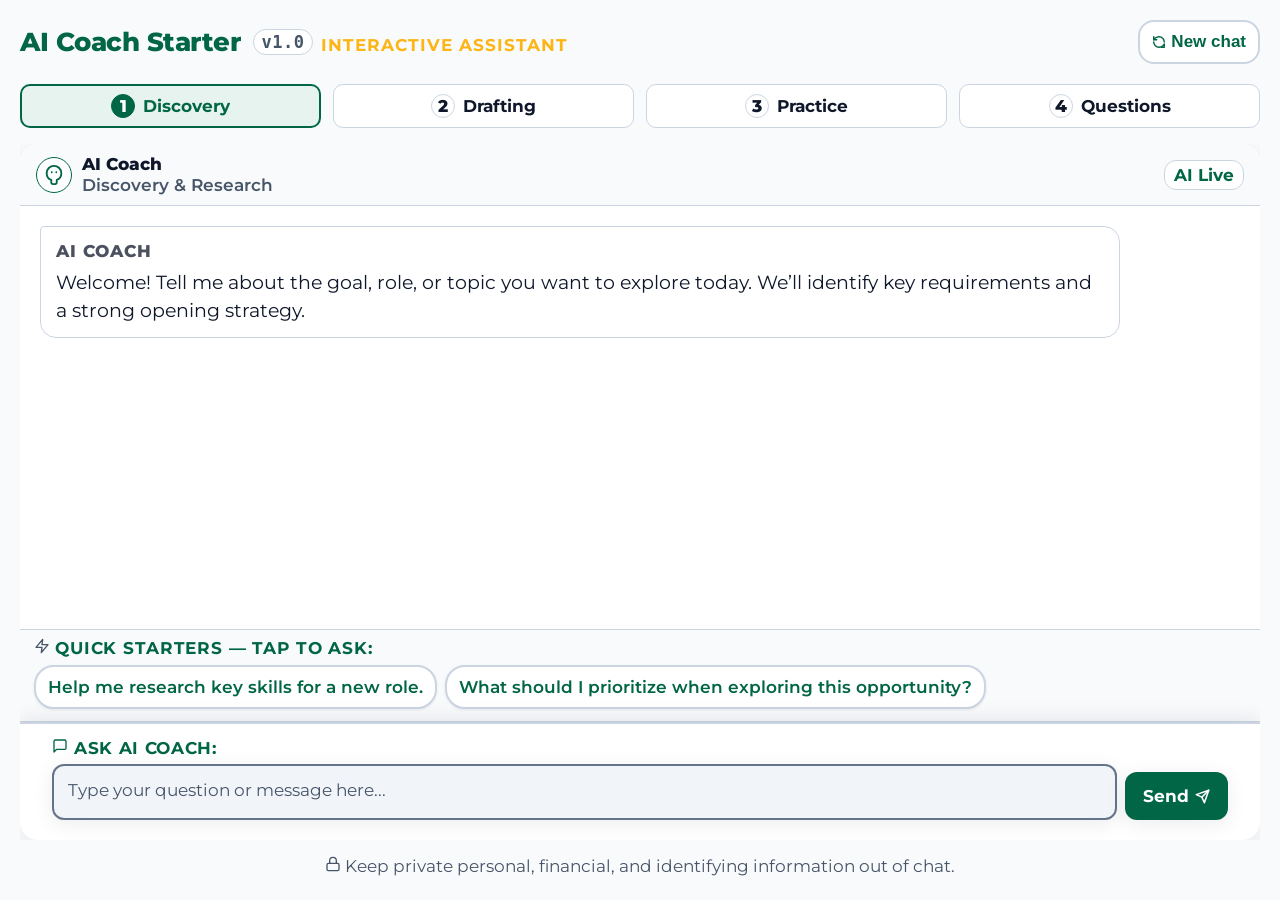
==== commit 7033d8f5: "ECC: migrate to Ensign Career Coach design system Vendor ECC CSS, light theme, 17px floor, brand foc" ====
--- a/static/index.html
+++ b/static/index.html
@@ -3,12 +3,19 @@
   <head>
     <meta charset="UTF-8" />
     <meta name="viewport" content="width=device-width, initial-scale=1.0, maximum-scale=1.0, user-scalable=no" />
-    <meta name="theme-color" content="#1e3a8a" />
+    <meta name="theme-color" content="#006645" />
     <title>AI Coach Starter v1.0 — Ensign College Career Services</title>
     <link rel="icon" href="favicon.svg" type="image/svg+xml" />
+    <link rel="preconnect" href="https://fonts.googleapis.com" />
+    <link rel="preconnect" href="https://fonts.gstatic.com" crossorigin />
+    <link rel="stylesheet" href="https://fonts.googleapis.com/css2?family=Montserrat:wght@400;500;600;700&display=swap" />
     <link rel="stylesheet" href="ces-tokens.css" />
     <link rel="stylesheet" href="ces-components.css" />
-    <link rel="stylesheet" href="styles.css?v=starter-v1.0" />
+    <link rel="stylesheet" href="ecc-tokens.css" />
+    <link rel="stylesheet" href="ecc-ces-compat.css" />
+    <link rel="stylesheet" href="ecc-components.base.css" />
+    <link rel="stylesheet" href="ecc-app.css" />
+    <link rel="stylesheet" href="styles.css?v=ecc-1" />
     <!-- Vercel Web Analytics -->
     <script>
       window.va = window.va || function () { (window.vaq = window.vaq || []).push(arguments); };
@@ -76,7 +83,7 @@
           <!-- Clickable Suggested Prompts (Key Interaction Starters) -->
           <div class="suggestions-wrap">
             <div class="suggestions-header">
-              <span class="suggestions-icon" aria-hidden="true">⚡</span>
+              <span class="suggestions-icon" aria-hidden="true"><svg width="16" height="16" viewBox="0 0 24 24" fill="none" stroke="currentColor" stroke-width="2" stroke-linecap="round" stroke-linejoin="round" aria-hidden="true"><polygon points="13 2 3 14 12 14 11 22 21 10 12 10 13 2"/></svg></span>
               <span>Quick Starters — tap to ask:</span>
             </div>
             <div class="suggestions" id="suggestions"></div>
@@ -85,7 +92,7 @@
           <!-- Input Composer Form -->
           <form id="chat-form" class="composer">
             <label class="composer-label" for="message-input">
-              <span class="composer-label-icon" aria-hidden="true">💬</span>
+              <span class="composer-label-icon" aria-hidden="true"><svg width="16" height="16" viewBox="0 0 24 24" fill="none" stroke="currentColor" stroke-width="2" stroke-linecap="round" stroke-linejoin="round" aria-hidden="true"><path d="M21 15a2 2 0 0 1-2 2H7l-4 4V5a2 2 0 0 1 2-2h14a2 2 0 0 1 2 2z"/></svg></span>
               <span>Ask AI Coach:</span>
             </label>
             <div class="composer-row">
@@ -101,7 +108,7 @@
 
       <!-- Footer -->
       <footer class="app-footer">
-        <p class="footer-privacy">🔒 Keep private personal, financial, and identifying information out of chat.</p>
+        <p class="footer-privacy"><svg width="16" height="16" viewBox="0 0 24 24" fill="none" stroke="currentColor" stroke-width="2" stroke-linecap="round" stroke-linejoin="round" aria-hidden="true"><rect x="3" y="11" width="18" height="11" rx="2"/><path d="M7 11V7a5 5 0 0 1 10 0v4"/></svg> Keep private personal, financial, and identifying information out of chat.</p>
       </footer>
     </div>
     <script src="ces-motion.js"></script>
--- a/static/ecc-tokens.css
+++ b/static/ecc-tokens.css
@@ -0,0 +1,94 @@
+/* Ensign Career Coach design tokens: GENERATED, do not edit.
+   Source: tokens/tokens.json (sha256 41a46c1ea0bca053) + tokens/overrides.json
+   Regenerate: python3 scripts/build_tokens.py */
+
+:root {
+  color-scheme: light;
+
+  /* color */
+  --brand: #006645;
+  --brand-hover: #00503a;
+  --brand-tint: #e7f3ee;
+  --brand-tint-soft: #f3faf6;
+  --accent-gold: #FDB515;
+  --ink: #0f172a;
+  --ink-muted: #475569;
+  --surface: #ffffff;
+  --surface-sunken: #f8fafc;
+  --surface-hover: #f1f5f9;
+  --border: #cbd5e1;
+  --border-strong: #94a3b8;
+  --success-bg: #dcfce7;
+  --success-border: #86efac;
+  --success-text: #166534;
+  --success-icon: #16a34a;
+  --warning-bg: #fef3c7;
+  --warning-text: #92400e;
+  --danger-text: #991b1b;
+  --muted-strong: #64748b;
+  --overlay: rgba(15,23,42,0.45);
+
+  /* type */
+  --font-sans: Montserrat, -apple-system, BlinkMacSystemFont, "Segoe UI", sans-serif;
+  --text-heading-lg: 21px;
+  --leading-heading-lg: 1.3;
+  --weight-heading-lg: 700;
+  --text-heading-md: 19px;
+  --leading-heading-md: 1.4;
+  --weight-heading-md: 700;
+  --text-body: 19px;
+  --leading-body: 1.6;
+  --weight-body: 400;
+  --text-body-strong: 19px;
+  --leading-body-strong: 1.6;
+  --weight-body-strong: 700;
+  --text-body-sm: 18px;
+  --leading-body-sm: 1.5;
+  --weight-body-sm: 500;
+  --text-eyebrow: 17px;
+  --leading-eyebrow: 1.4;
+  --weight-eyebrow: 700;
+  --text-control: 18px;
+  --leading-control: 1.35;
+  --weight-control: 600;
+  --text-caption: 17px;
+  --leading-caption: 1.5;
+  --weight-caption: 400;
+
+  /* spacing */
+  --space-1: 4px;
+  --space-2: 8px;
+  --space-3: 12px;
+  --space-4: 16px;
+  --space-5: 20px;
+  --space-6: 24px;
+  --space-7: 32px;
+  --space-8: 48px;
+
+  /* radius */
+  --radius-sm: 8px;
+  --radius-md: 10px;
+  --radius-lg: 14px;
+  --radius-pill: 999px;
+
+  /* shadow */
+  --shadow-card: 0 4px 20px rgba(15,23,42,0.08);
+  --shadow-focus: 0 0 0 3px rgba(0,102,69,0.25), 0 6px 24px rgba(15,23,42,0.12);
+  --shadow-toast: 0 12px 36px rgba(15,23,42,0.16);
+
+  /* local overrides: see tokens/overrides.json for the reason behind each */
+  --input-border: #64748b;  /* pending-upstream */
+  --input-fill: #f1f5f9;  /* rob-decision */
+  --gutter: clamp(24px, 3vw, 56px);  /* exemplar */
+  --sidebar-width: 232px;  /* exemplar */
+
+  /* fixed rules from the design system README */
+  --touch-min: 44px;
+  --text-floor: 17px;
+  --focus-ring: 2px solid var(--brand);
+  --focus-offset: 2px;
+}
+
+@media (prefers-reduced-motion: reduce) {
+  *, *::before, *::after { animation-duration: 0.01ms !important; animation-iteration-count: 1 !important; transition-duration: 0.01ms !important; scroll-behavior: auto !important; }
+}
--- a/static/ecc-ces-compat.css
+++ b/static/ecc-ces-compat.css
@@ -0,0 +1,71 @@
+/* CES -> ECC compatibility layer.
+   Every app vendors the same ces-tokens.css v1.1 (14 identical copies, md5 312bc116...).
+   Load this file AFTER ces-tokens.css and ecc-tokens.css: it re-points the old --ces-* names
+   at Ensign Career Coach values, so existing app CSS moves to the new system with no selector edits.
+   Delete an alias once no app CSS references it (scripts/ecc_audit_static.py reports usage). */
+
+:root {
+  /* brand: navy/gold UI roles become Ensign green; gold is identity-only in ECC */
+  --ces-navy-950: var(--ink);
+  --ces-navy-900: var(--brand);
+  --ces-navy-850: var(--brand-hover);
+  --ces-navy-800: var(--brand-hover);
+  --ces-navy-700: var(--brand);
+  --ces-navy-600: var(--brand);
+  --ces-navy-100: var(--brand-tint);
+  --ces-navy-50:  var(--brand-tint-soft);
+
+  --ces-gold:        var(--brand);        /* was used for active borders and pills: that is brand's job now */
+  --ces-gold-hover:  var(--brand-hover);
+  --ces-gold-light:  var(--brand-tint-soft);
+  --ces-gold-border: var(--border-strong);
+
+  /* surface and text */
+  --ces-ink:         var(--ink);
+  --ces-ink-soft:    var(--ink);
+  --ces-muted:       var(--ink-muted);
+  --ces-muted-light: var(--ink-muted);    /* ECC allows two text colors only */
+  --ces-line:        var(--border);
+  --ces-line-soft:   var(--border);
+  --ces-surface:     var(--surface);
+  --ces-background:  var(--surface-sunken);
+
+  /* status: ECC pairs */
+  --ces-status-success-bg: var(--success-bg);
+  --ces-status-success-text: var(--success-text);
+  --ces-status-success-border: var(--success-border);
+  --ces-status-warning-bg: var(--warning-bg);
+  --ces-status-warning-text: var(--warning-text);
+  --ces-status-error-text: var(--danger-text);
+
+  /* focus: one ring, brand green, everywhere (fixes the 1.7:1 gold ring on light fields) */
+  --ces-focus-ring-dark:  var(--brand);
+  --ces-focus-ring-light: var(--brand);
+  --ces-focus-ring:       var(--brand);
+
+  /* type: Montserrat, 17px floor */
+  --ces-font-body:  var(--font-sans);
+  --ces-font-serif: var(--font-sans);
+  --ces-text-xs:    var(--text-caption);   /* 12px -> 17px */
+  --ces-text-sm:    var(--text-caption);   /* 14px -> 17px */
+  --ces-text-base:  var(--text-body);      /* 15px -> 19px */
+  --ces-text-lg:    var(--text-heading-md);
+  --ces-text-xl:    var(--text-heading-lg);
+  --ces-text-2xl:   var(--text-heading-lg);
+  --ces-weight-semibold: 600;
+  --ces-weight-bold: 700;
+  --ces-weight-extrabold: 700;             /* Montserrat is loaded at 400-700 only */
+
+  /* elevation and shape */
+  --ces-shadow-sm: var(--shadow-card);
+  --ces-shadow-md: var(--shadow-card);
+  --ces-shadow-lg: var(--shadow-toast);
+  --ces-radius-sm: var(--radius-sm);
+  --ces-radius-md: var(--radius-md);
+  --ces-radius-lg: var(--radius-lg);
+  --ces-radius-pill: var(--radius-pill);
+
+  /* layout: fill the width to the gutter instead of a fixed content cap */
+  --ces-content-max: 100%;
+  --ces-prose-max-width: none;
+}
--- a/static/ecc-components.base.css
+++ b/static/ecc-components.base.css
@@ -0,0 +1,114 @@
+/* Ensign Career Coach — component styles. Reads tokens.css custom properties only. */
+
+.ecc-btn {
+  display: inline-flex;
+  align-items: center;
+  justify-content: center;
+  gap: var(--space-2);
+  min-height: 44px;
+  padding: 0 16px;
+  border-radius: var(--radius-md);
+  font-family: var(--font-sans);
+  font-size: 18px;
+  font-weight: 600;
+  line-height: 1.35;
+  border: 1.5px solid transparent;
+  cursor: pointer;
+  text-decoration: none;
+}
+.ecc-btn-primary { background: var(--brand); color: #fff; border-color: var(--brand); }
+.ecc-btn-primary:hover { background: var(--brand-hover); border-color: var(--brand-hover); }
+.ecc-btn-secondary { background: var(--surface); color: var(--ink); border-color: var(--border-strong); }
+.ecc-btn-secondary:hover { border-color: var(--brand); color: var(--brand); }
+.ecc-btn-ghost { background: transparent; border-color: transparent; color: var(--brand); padding: 0 4px; text-decoration: underline; text-underline-offset: 3px; }
+.ecc-btn:focus-visible { outline: 2px solid var(--brand); outline-offset: 2px; }
+.ecc-btn[disabled] { background: var(--muted-strong); border-color: var(--muted-strong); color: #fff; cursor: not-allowed; }
+
+.ecc-pill {
+  display: inline-flex;
+  align-items: center;
+  gap: var(--space-2);
+  min-height: 36px;
+  padding: 0 12px;
+  border-radius: var(--radius-pill);
+  font-family: var(--font-sans);
+  font-size: 17px;
+  font-weight: 600;
+  border: 1.5px solid var(--border-strong);
+  background: var(--surface);
+  color: var(--ink);
+}
+.ecc-pill-success { background: var(--success-bg); border-color: var(--success-border); color: var(--success-text); }
+.ecc-pill-dot { width: 8px; height: 8px; border-radius: 50%; background: currentColor; flex-shrink: 0; }
+.ecc-pill-success .ecc-pill-dot { background: var(--success-icon); }
+
+.ecc-card {
+  background: var(--surface);
+  border: 1.5px solid var(--border);
+  border-radius: var(--radius-lg);
+  box-shadow: var(--shadow-card);
+  padding: var(--space-5);
+  max-width: 560px;
+}
+.ecc-card-title {
+  margin: 0 0 var(--space-2);
+  font-family: var(--font-sans);
+  font-size: 17px;
+  font-weight: 700;
+  color: var(--brand);
+}
+.ecc-card-body { font-family: var(--font-sans); font-size: 19px; line-height: 1.6; color: var(--ink); margin: 0; }
+
+.ecc-chip {
+  flex-shrink: 0;
+  white-space: nowrap;
+  min-height: 44px;
+  padding: 6px 14px;
+  border-radius: var(--radius-pill);
+  border: 1.5px solid var(--border-strong);
+  background: var(--surface);
+  color: var(--ink);
+  font-family: var(--font-sans);
+  font-size: 17px;
+  font-weight: 500;
+  line-height: 1.35;
+  cursor: pointer;
+}
+.ecc-chip:hover { border-color: var(--brand); color: var(--brand); background: var(--brand-tint-soft); }
+.ecc-chip:active { background: var(--brand-tint); }
+.ecc-chip:focus-visible { outline: 2px solid var(--brand); outline-offset: 2px; }
+
+.ecc-nav-item {
+  display: flex;
+  align-items: center;
+  gap: var(--space-3);
+  width: 100%;
+  min-height: 52px;
+  padding: 8px 10px;
+  border-radius: var(--radius-md);
+  border: 1.5px solid var(--border);
+  background: var(--surface);
+  text-align: left;
+  cursor: pointer;
+  color: var(--ink);
+  font-family: var(--font-sans);
+}
+.ecc-nav-item:hover { border-color: var(--brand); }
+.ecc-nav-item.is-active { background: var(--brand-tint); border-color: var(--brand); }
+.ecc-nav-item-badge {
+  width: 30px;
+  height: 30px;
+  flex-shrink: 0;
+  border-radius: 50%;
+  display: flex;
+  align-items: center;
+  justify-content: center;
+  font-size: 17px;
+  font-weight: 700;
+  background: var(--surface-hover);
+  color: var(--ink);
+}
+.ecc-nav-item.is-active .ecc-nav-item-badge { background: var(--brand); color: #fff; }
+.ecc-nav-item-title { font-size: 18px; font-weight: 600; line-height: 1.3; }
+
+.ecc-row { display: flex; align-items: center; gap: var(--space-2); flex-wrap: wrap; }
--- a/static/ecc-app.css
+++ b/static/ecc-app.css
@@ -0,0 +1,166 @@
+/* Ensign Career Coach: app patterns (chat shell, messages, composer, fields).
+   Extends ecc-components.base.css (the five components mirrored from Claude Design).
+   Reads ecc-tokens.css custom properties only. Load order:
+   ecc-tokens.css -> ecc-ces-compat.css -> ecc-components.base.css -> ecc-app.css -> the app's own CSS */
+
+/* ---------- Page ---------- */
+body.ecc {
+  margin: 0;
+  background: var(--surface-sunken);
+  color: var(--ink);
+  font-family: var(--font-sans);
+  font-size: var(--text-body);
+  line-height: var(--leading-body);
+  max-width: 100vw;
+  overflow-x: hidden;
+}
+
+/* ---------- Shell: fixed left rail + dominant chat canvas ---------- */
+.ecc-shell {
+  display: grid;
+  grid-template-columns: var(--sidebar-width) minmax(0, 1fr);
+  min-height: 100dvh;
+  min-width: 0;
+}
+.ecc-sidebar {
+  background: var(--surface);
+  border-right: 1.5px solid var(--border);
+  padding: var(--space-5);
+  display: flex;
+  flex-direction: column;
+  gap: var(--space-3);
+  min-width: 0;
+}
+.ecc-sidebar-label {
+  font-size: var(--text-eyebrow);
+  font-weight: var(--weight-eyebrow);
+  letter-spacing: 0.02em;
+  color: var(--ink-muted);
+  margin: var(--space-4) 0 0;
+}
+.ecc-main {
+  display: flex;
+  flex-direction: column;
+  min-width: 0;
+  overflow: hidden;
+}
+
+/* ---------- Feed: fills the width up to the gutter, no 65ch cap ---------- */
+.ecc-feed {
+  flex: 1;
+  overflow-y: auto;
+  overflow-x: hidden;
+  padding: var(--space-6) var(--gutter);
+  display: flex;
+  flex-direction: column;
+  gap: var(--space-4);
+  min-width: 0;
+}
+.ecc-msg { min-width: 0; overflow-wrap: anywhere; font-size: var(--text-body); line-height: var(--leading-body); }
+.ecc-msg-assistant {
+  background: var(--surface);
+  border: 1.5px solid var(--border);
+  border-radius: var(--radius-lg);
+  box-shadow: var(--shadow-card);
+  padding: var(--space-5);
+  max-width: 100%;
+}
+.ecc-msg-name { font-size: var(--text-caption); font-weight: 700; color: var(--brand); margin: 0 0 var(--space-2); }
+.ecc-msg-user {
+  align-self: flex-end;
+  max-width: 78%;
+  background: var(--brand);
+  color: #ffffff;
+  border-radius: 14px 14px 4px 14px; /* one-off "who said this" cue from the design system */
+  padding: var(--space-4) var(--space-5);
+}
+.ecc-msg-user .ecc-msg-name { color: #d1e7dd; }
+
+/* ---------- Composer ---------- */
+.ecc-composer {
+  background: var(--surface);
+  border-top: 1.5px solid var(--border);
+  padding: var(--space-4) var(--gutter) var(--space-5);
+  display: flex;
+  flex-wrap: wrap;
+  align-items: flex-end;
+  gap: var(--space-2);
+  min-width: 0;
+}
+.ecc-composer-label { flex: 1 1 100%; font-size: var(--text-caption); font-weight: 600; color: var(--ink-muted); }
+
+/* ---------- Text fields: one look everywhere (chat, forms, feedback, intake) ---------- */
+.ecc-field,
+.ecc-composer textarea {
+  flex: 1 1 240px;
+  min-width: 0;
+  min-height: var(--touch-min);
+  padding: 14px 18px;
+  background: var(--input-fill);
+  color: var(--ink);
+  border: 2px solid var(--input-border);
+  border-radius: var(--radius-lg);
+  font-family: var(--font-sans);
+  font-size: var(--text-body);
+  line-height: var(--leading-body);
+  box-shadow: var(--shadow-card);
+  resize: vertical;
+}
+.ecc-field::placeholder,
+.ecc-composer textarea::placeholder { color: var(--ink-muted); opacity: 1; }
+.ecc-field:focus,
+.ecc-composer textarea:focus {
+  background: var(--surface);
+  border-color: var(--brand);
+  box-shadow: var(--shadow-focus); /* replaces shadow-card, never stacks */
+}
+.ecc-field:focus-visible,
+.ecc-composer textarea:focus-visible { outline: var(--focus-ring); outline-offset: var(--focus-offset); }
+.ecc-field[aria-invalid="true"] { border-color: var(--danger-text); }
+.ecc-field-error { color: var(--danger-text); font-size: var(--text-caption); }
+input.ecc-field { border-radius: var(--radius-md); resize: none; } /* single-line inputs are controls: radius-md */
+
+/* ---------- Chip row: single line, scroll buttons, never a bare scrollbar ---------- */
+.ecc-chip-rail { display: flex; align-items: center; gap: var(--space-2); min-width: 0; }
+.ecc-chip-track { display: flex; gap: var(--space-2); overflow-x: auto; scroll-behavior: smooth; scrollbar-width: none; min-width: 0; flex: 1; }
+.ecc-chip-track::-webkit-scrollbar { display: none; }
+.ecc-chip-scroll { flex: 0 0 var(--touch-min); height: var(--touch-min); border-radius: var(--radius-pill); border: 1.5px solid var(--border-strong); background: var(--surface); color: var(--ink); cursor: pointer; }
+.ecc-chip-scroll:focus-visible { outline: var(--focus-ring); outline-offset: var(--focus-offset); }
+
+/* ---------- Toast ---------- */
+.ecc-toast { position: fixed; right: var(--space-6); bottom: calc(var(--space-6) + env(safe-area-inset-bottom, 0px)); background: var(--surface); border: 1.5px solid var(--success-border); color: var(--success-text); border-radius: var(--radius-lg); box-shadow: var(--shadow-toast); padding: var(--space-3) var(--space-5); font-size: var(--text-control); font-weight: 600; }
+
+/* ---------- Breakpoints ---------- */
+@media (max-width: 899.98px) {
+  .ecc-shell { grid-template-columns: minmax(0, 1fr); }
+  .ecc-sidebar {
+    position: fixed; inset: 0 auto 0 0; z-index: 40;
+    width: min(88vw, 320px);
+    padding-top: calc(var(--space-5) + env(safe-area-inset-top, 0px));
+    transform: translateX(-100%);
+    transition: transform 200ms ease;
+    box-shadow: var(--shadow-toast);
+    overflow-y: auto;
+  }
+  .ecc-sidebar.is-open { transform: none; }
+  .ecc-scrim { position: fixed; inset: 0; z-index: 30; background: var(--overlay); }
+  .ecc-scrim[hidden] { display: none; }
+}
+@media (min-width: 900px) { .ecc-menu-button, .ecc-scrim { display: none; } }
+@media (max-width: 639.98px) {
+  :root { --gutter: 16px; }
+  .ecc-composer textarea, .ecc-composer .ecc-field { flex-basis: 100%; }
+  .ecc-composer .ecc-btn { flex: 1 1 100%; }
+  .ecc-msg-assistant { padding: 14px 16px; }
+}
+@media (max-width: 375px) {
+  :root { --gutter: 12px; }
+  .ecc-msg-user { max-width: 90%; }
+}
+
+/* ---------- Windows High Contrast ---------- */
+@media (forced-colors: active) {
+  .ecc-field, .ecc-composer textarea { border-color: ButtonText; }
+  .ecc-field:focus-visible, .ecc-composer textarea:focus-visible { outline-color: Highlight; }
+  .ecc-pill, .ecc-chip { border-color: ButtonText; }
+}
--- a/static/styles.css
+++ b/static/styles.css
@@ -4,17 +4,15 @@
    Easily customize your brand colors by editing the 3 hex values below!
    ============================================================================== */
 :root {
-  --primary: #1e3a8a;        /* Main brand color (header, user bubble, buttons) */
-  --primary-deep: #0f172a;   /* Dark background gradient top */
-  --primary-darker: #172554; /* Button hover & active states */
-  --accent-gold: #f59e0b;    /* Highlight accent (step badges & active glow) */
-  --ink: #0f172a;            /* Dark text color */
-  --muted: #64748b;          /* Secondary subtext */
-  --paper: #ffffff;          /* Card surface white */
-  --bubble-ai: #f1f5f9;      /* AI message bubble background */
-  --line: #e2e8f0;           /* Subtle borders */
+  --primary: var(--brand);          /* Main brand color (header, user bubble, buttons) */
+  --primary-deep: var(--ink);       /* Maps to ECC ink */
+  --primary-darker: var(--ink);     /* Button hover & active states */
+  --muted: var(--ink-muted);        /* Secondary subtext */
+  --paper: var(--surface);          /* Card surface */
+  --bubble-ai: var(--surface);      /* AI message bubble background */
+  --line: var(--border);            /* Subtle borders */
   --shadow: 0 12px 36px rgba(15, 23, 42, 0.18);
-  font-family: -apple-system, BlinkMacSystemFont, "Segoe UI", Roboto, Helvetica, Arial, sans-serif;
+  font-family: "Montserrat", system-ui, sans-serif;
 }
 
 * {
@@ -26,17 +24,17 @@
   margin: 0;
   padding: 0;
   min-height: 100vh;
-  background: var(--primary-deep);
-  background: linear-gradient(175deg, var(--primary-deep) 0%, var(--primary) 60%, #1e40af 100%);
-  color: var(--paper);
+  background: var(--surface-sunken);
+  color: var(--ink);
 }
 
 .app-container {
   display: flex;
   flex-direction: column;
   min-height: 100vh;
-  max-width: 860px;
+  width: 100%;
   margin: 0 auto;
+  box-sizing: border-box;
 }
 
 /* Header */
@@ -54,7 +52,12 @@
 }
 
 .brand {
-  color: #ffffff;
+  display: inline-flex;
+  align-items: center;
+  flex-wrap: wrap;
+  gap: 6px;
+  min-height: 44px;
+  color: var(--brand);
   text-decoration: none;
   font-size: 20px;
   font-weight: 800;
@@ -62,7 +65,7 @@
 }
 
 .brand-sub {
-  font-size: 11px;
+  font-size: 17px;
   color: var(--accent-gold);
   font-weight: 700;
   text-transform: uppercase;
@@ -73,21 +76,22 @@
   display: inline-flex;
   align-items: center;
   gap: 5px;
-  border: 1px solid rgba(255, 255, 255, 0.35);
-  background: rgba(255, 255, 255, 0.1);
-  color: #ffffff;
+  border: 2px solid var(--border);
+  background: var(--surface);
+  color: var(--brand);
   padding: 6px 12px;
   border-radius: 16px;
-  font-size: 12.5px;
+  font-size: 17px;
   font-weight: 600;
   cursor: pointer;
   text-decoration: none;
+  min-height: 44px;
   transition: background 0.15s ease, border-color 0.15s ease;
 }
 
 .quiet-button:hover, .quiet-button:active {
-  background: rgba(255, 255, 255, 0.2);
-  border-color: rgba(255, 255, 255, 0.6);
+  background: var(--surface-sunken);
+  border-color: var(--brand);
 }
 
 /* Compact 4-Step Prep Navigation */
@@ -106,12 +110,12 @@
   align-items: center;
   justify-content: center;
   gap: 5px;
-  height: 38px;
+  min-height: 44px;
   padding: 2px 4px;
-  border: 1px solid rgba(255, 255, 255, 0.25);
+  border: 1px solid var(--border);
   border-radius: 10px;
-  background: rgba(15, 23, 42, 0.35);
-  color: #e2e8f0;
+  background: var(--surface);
+  color: var(--ink);
   font: inherit;
   cursor: pointer;
   transition: all 0.18s ease;
@@ -124,15 +128,15 @@
   display: grid;
   place-items: center;
   border-radius: 50%;
-  font-size: 11px;
+  font-size: 17px;
   font-weight: 800;
-  color: #ffffff;
-  border: 1.5px solid rgba(255, 255, 255, 0.5);
+  color: var(--ink);
+  border: 1.5px solid var(--border);
   transition: all 0.18s ease;
 }
 
 .step-text {
-  font-size: 12px;
+  font-size: 17px;
   font-weight: 700;
   white-space: nowrap;
   overflow: hidden;
@@ -140,24 +144,24 @@
 }
 
 .step-btn:hover {
-  background: rgba(255, 255, 255, 0.12);
-  border-color: rgba(255, 255, 255, 0.45);
+  background: var(--surface-sunken);
+  border-color: var(--border);
 }
 
 .step-btn.active {
-  background: rgba(255, 255, 255, 0.16);
-  border-color: var(--accent-gold);
-  box-shadow: 0 2px 8px rgba(245, 158, 11, 0.25);
+  background: var(--brand-tint, #e6f0ec);
+  border: 2px solid var(--brand);
+  box-shadow: none;
 }
 
 .step-btn.active .step-num {
-  background: var(--accent-gold);
-  color: var(--primary-deep);
-  border-color: var(--accent-gold);
+  background: var(--brand);
+  color: #ffffff;
+  border-color: var(--brand);
 }
 
 .step-btn.active .step-text {
-  color: #ffffff;
+  color: var(--brand);
 }
 
 /* Main Content Workspace */
@@ -175,10 +179,10 @@
   flex: 1;
   display: flex;
   flex-direction: column;
-  background: var(--paper);
+  background: var(--surface);
   color: var(--ink);
   border-radius: 18px;
-  box-shadow: var(--shadow);
+  box-shadow: var(--shadow-card);
   overflow: hidden;
   min-height: 0;
 }
@@ -188,8 +192,8 @@
   align-items: center;
   gap: 10px;
   padding: 10px 16px;
-  border-bottom: 1px solid var(--line);
-  background: #f8fafc;
+  border-bottom: 1px solid var(--border);
+  background: var(--surface-sunken);
   flex-shrink: 0;
 }
 
@@ -197,7 +201,7 @@
   width: 36px;
   height: 36px;
   border-radius: 50%;
-  background: #eff6ff;
+  background: var(--surface);
   color: var(--primary);
   display: grid;
   place-items: center;
@@ -211,7 +215,7 @@
 
 .coach-name {
   margin: 0;
-  font-size: 15px;
+  font-size: 17px;
   font-weight: 800;
   color: var(--ink);
   line-height: 1.2;
@@ -219,19 +223,19 @@
 
 .mode-label {
   margin: 1px 0 0;
-  font-size: 12px;
+  font-size: 17px;
   color: var(--muted);
   font-weight: 600;
 }
 
 .status {
-  font-size: 12px;
+  font-size: 17px;
   font-weight: 700;
-  color: #15803d;
-  background: #f0fdf4;
+  color: var(--brand);
+  background: var(--surface);
   padding: 4px 9px;
   border-radius: 12px;
-  border: 1px solid #bbf7d0;
+  border: 1px solid var(--border);
 }
 
 /* Messages */
@@ -240,7 +244,7 @@
   min-height: 380px;
   overflow-y: auto;
   -webkit-overflow-scrolling: touch;
-  padding: 14px;
+  padding: 1.5rem 2rem; /* Section 7a standard: 24px top/bottom, 32px left/right breathing rail */
   display: flex;
   flex-direction: column;
   gap: 12px;
@@ -251,7 +255,7 @@
   padding: 12px 15px;
   border-radius: 16px;
   line-height: 1.48;
-  font-size: 14.5px;
+  font-size: var(--text-body);
   white-space: pre-wrap;
   word-break: break-word;
 }
@@ -261,7 +265,7 @@
   color: var(--ink);
   align-self: flex-start;
   border-top-left-radius: 4px;
-  border: 1px solid #e2e8f0;
+  border: 1px solid var(--border);
 }
 
 .message.user {
@@ -274,7 +278,7 @@
 .message small {
   display: block;
   margin-bottom: 4px;
-  font-size: 10.5px;
+  font-size: 17px;
   font-weight: 800;
   letter-spacing: 0.05em;
   text-transform: uppercase;
@@ -284,9 +288,9 @@
 /* Suggested Prompts (Key Interaction Starters) */
 .suggestions-wrap {
   padding: 8px 14px 10px;
-  background-color: #f8fafc;
-  border-top: 1.5px solid #e2e8f0;
-  border-bottom: 1px solid #cbd5e1;
+  background-color: var(--surface-sunken);
+  border-top: 1px solid var(--border);
+  border-bottom: 1px solid var(--border);
   flex-shrink: 0;
 }
 
@@ -294,7 +298,7 @@
   display: flex;
   align-items: center;
   gap: 5px;
-  font-size: 11.5px;
+  font-size: 17px;
   font-weight: 700;
   color: var(--primary);
   text-transform: uppercase;
@@ -303,17 +307,15 @@
 }
 
 .suggestions-header .suggestions-icon {
-  font-size: 13px;
-  color: var(--accent-gold);
+  font-size: 17px;
+  color: var(--ink-muted);
 }
 
 .suggestions {
   display: flex;
-  flex-wrap: nowrap;
-  overflow-x: auto;
-  -webkit-overflow-scrolling: touch;
-  scrollbar-width: none;
-  gap: 6px;
+  flex-wrap: wrap;
+  min-width: 0;
+  gap: 8px;
   padding-bottom: 2px;
 }
 
@@ -322,22 +324,24 @@
 }
 
 .suggestions button {
-  border: 1.5px solid var(--primary);
+  border: 2px solid var(--border);
   border-radius: 20px;
-  background: #ffffff;
+  background: var(--surface);
   color: var(--primary);
   padding: 6px 12px;
   font: inherit;
-  font-size: 12.5px;
+  font-size: 17px;
   font-weight: 600;
   cursor: pointer;
   transition: all 0.15s ease;
   box-shadow: 0 1px 3px rgba(15, 23, 42, 0.08);
-  white-space: nowrap;
-  flex-shrink: 0;
+  white-space: normal;
+  text-align: left;
+  max-width: 100%;
   display: inline-flex;
   align-items: center;
   gap: 6px;
+  min-height: 44px;
 }
 
 .suggestions button:hover, .suggestions button:active {
@@ -352,10 +356,10 @@
   display: flex;
   flex-direction: column;
   gap: 6px;
-  padding: 10px 14px 12px;
-  border-top: 2px solid #cbd5e1;
+  padding: 0.875rem 2rem 1.25rem; /* Mirrors .messages 2rem (32px) horizontal rail */
+  border-top: 2px solid var(--border);
   box-shadow: 0 -4px 18px rgba(15, 23, 42, 0.08);
-  background: #ffffff;
+  background: var(--surface);
   flex-shrink: 0;
   position: relative;
   z-index: 10;
@@ -365,7 +369,7 @@
   display: flex;
   align-items: center;
   gap: 6px;
-  font-size: 12px;
+  font-size: 17px;
   font-weight: 700;
   color: var(--primary);
   text-transform: uppercase;
@@ -374,7 +378,7 @@
 }
 
 .composer-label-icon {
-  font-size: 14px;
+  font-size: 17px;
 }
 
 .composer-row {
@@ -386,40 +390,43 @@
 textarea#message-input {
   flex: 1;
   font-family: inherit;
-  font-size: 1rem; /* 16px ensures mobile browsers do not auto-zoom on focus */
+  font-size: var(--text-body);
   padding: 12px 14px;
-  border: 2px solid #94a3b8;
+  border: 2px solid var(--input-border);
   border-radius: 12px;
   resize: none;
   min-height: 48px;
   max-height: 110px;
   line-height: 1.45;
   outline: none;
-  background-color: #ffffff;
+  background-color: var(--input-fill);
   color: var(--ink);
+  box-shadow: var(--shadow-card);
   transition: border-color 0.2s ease, box-shadow 0.2s ease;
 }
 
 textarea#message-input:focus {
   border-color: var(--primary);
-  box-shadow: 0 0 0 3px rgba(30, 58, 138, 0.18);
-  background-color: #ffffff;
+  box-shadow: var(--shadow-focus);
+  background-color: var(--surface);
+  outline: 2px solid var(--brand);
+  outline-offset: 2px;
 }
 
 textarea#message-input::placeholder {
-  color: #64748b;
-  font-size: 14px;
+  color: var(--ink-muted);
+  font-size: 17px;
 }
 
 .composer button {
-  height: 48px;
+  min-height: 48px;
   padding: 0 18px;
   border: 0;
   border-radius: 12px;
-  background: linear-gradient(135deg, var(--primary) 0%, var(--primary-deep) 100%);
+  background: var(--brand);
   color: #ffffff;
   font: inherit;
-  font-size: 14.5px;
+  font-size: 17px;
   font-weight: 700;
   cursor: pointer;
   display: inline-flex;
@@ -427,14 +434,14 @@
   justify-content: center;
   gap: 6px;
   flex-shrink: 0;
-  box-shadow: 0 2px 8px rgba(30, 58, 138, 0.25);
+  box-shadow: var(--shadow-card);
   transition: background 0.15s ease, transform 0.1s ease, box-shadow 0.15s ease;
 }
 
 .composer button:hover {
   background: var(--primary-darker);
   transform: translateY(-1px);
-  box-shadow: 0 4px 12px rgba(30, 58, 138, 0.3);
+  box-shadow: 0 4px 12px rgba(0, 102, 69, 0.28);
 }
 
 .composer button:active {
@@ -457,8 +464,8 @@
 
 .footer-privacy {
   margin: 0;
-  font-size: 11.5px;
-  color: rgba(255, 255, 255, 0.7);
+  font-size: 17px;
+  color: var(--ink-muted);
 }
 
 /* Tablet & Desktop Enhancements */
@@ -484,7 +491,7 @@
   }
 
   .step-btn {
-    height: 44px;
+    min-height: 44px;
     padding: 4px 12px;
     gap: 8px;
   }
@@ -492,11 +499,11 @@
   .step-num {
     width: 24px;
     height: 24px;
-    font-size: 12px;
+    font-size: 17px;
   }
 
   .step-text {
-    font-size: 14px;
+    font-size: 17px;
   }
 
   .main-content {
@@ -522,13 +529,13 @@
   margin-top: 8px;
   padding: 8px 10px;
   border-radius: 10px;
-  background: rgba(241, 245, 249, 0.7);
-  border: 1px solid var(--line);
+  background: var(--surface);
+  border: 1px solid var(--border);
 }
 
 .feedback-prompt {
   margin: 0 0 6px;
-  font-size: 11.5px;
+  font-size: 17px;
   color: var(--muted);
   font-weight: 600;
 }
@@ -544,13 +551,13 @@
   display: inline-flex;
   align-items: center;
   gap: 4px;
-  min-height: 28px;
+  min-height: 44px;
   padding: 4px 10px;
-  border: 1px solid #cbd5e1;
+  border: 1px solid var(--border);
   border-radius: 8px;
-  background: #ffffff;
+  background: var(--surface);
   color: var(--ink);
-  font-size: 12px;
+  font-size: 17px;
   font-weight: 600;
   cursor: pointer;
   transition: all 0.15s ease;
@@ -558,7 +565,7 @@
 
 .feedback-button:hover:not(:disabled) {
   border-color: var(--primary);
-  background: #eff6ff;
+  background: var(--brand-tint, #e6f0ec);
 }
 
 .feedback-button:disabled {
@@ -567,7 +574,7 @@
 }
 
 .feedback-up {
-  color: #15803d;
+  color: var(--brand);
 }
 
 .feedback-down {
@@ -578,6 +585,7 @@
   background: var(--primary);
   color: #ffffff;
   border-color: var(--primary);
+  min-height: 44px;
 }
 
 .feedback-submit:hover:not(:disabled) {
@@ -588,7 +596,7 @@
 .feedback-form {
   margin-top: 8px;
   padding-top: 8px;
-  border-top: 1px solid var(--line);
+  border-top: 1px solid var(--border);
 }
 
 .feedback-form[hidden],
@@ -599,7 +607,7 @@
 .feedback-form label {
   display: block;
   margin: 6px 0 3px;
-  font-size: 11px;
+  font-size: 17px;
   font-weight: 700;
   color: var(--muted);
   text-transform: uppercase;
@@ -609,36 +617,41 @@
 .feedback-form textarea {
   width: 100%;
   padding: 7px 9px;
-  border: 1px solid #cbd5e1;
+  border: 2px solid var(--input-border);
   border-radius: 6px;
   font: inherit;
-  font-size: 12.5px;
+  font-size: var(--text-body);
   color: var(--ink);
-  background: #ffffff;
+  background: var(--input-fill);
   resize: vertical;
+  min-height: 44px;
+  box-shadow: var(--shadow-card);
 }
 
 .feedback-form textarea:focus {
-  outline: none;
+  outline: 2px solid var(--brand);
+  outline-offset: 2px;
   border-color: var(--primary);
+  background: var(--surface);
+  box-shadow: var(--shadow-focus);
 }
 
 .feedback-warning {
   margin: 5px 0 8px;
-  font-size: 11px;
+  font-size: 17px;
   color: var(--muted);
   line-height: 1.35;
 }
 
 .feedback-status {
   margin: 6px 0 0;
-  font-size: 12px;
+  font-size: 17px;
   font-weight: 600;
   line-height: 1.4;
 }
 
 .feedback-status.feedback-success {
-  color: #15803d;
+  color: var(--brand);
 }
 
 .feedback-status.feedback-error {
@@ -672,7 +685,7 @@
     padding: 4px 8px 6px;
   }
   .step-btn {
-    height: 34px;
+    min-height: 44px;
     padding: 2px 2px;
   }
   .step-text {
@@ -682,7 +695,7 @@
     width: 22px;
     height: 22px;
     min-width: 22px;
-    font-size: 12px;
+    font-size: 17px;
   }
   .main-content {
     padding: 0;
@@ -702,37 +715,30 @@
   .message {
     max-width: 95%;
     padding: 10px 12px;
-    font-size: 14px;
+    font-size: var(--text-body);
   }
   .suggestions-wrap {
     padding: 6px 10px 8px;
   }
   .suggestions {
-    flex-wrap: nowrap;
-    overflow-x: auto;
-    -webkit-overflow-scrolling: touch;
-    scrollbar-width: none;
-    padding-bottom: 2px;
-  }
-  .suggestions::-webkit-scrollbar {
-    display: none;
+    flex-wrap: wrap;
   }
   .suggestions button {
-    padding: 5px 10px;
-    font-size: 12px;
-    white-space: nowrap;
+    padding: 8px 12px;
+    font-size: 17px;
+    white-space: normal;
   }
   .composer {
     padding: 8px 10px 10px;
     box-shadow: 0 -3px 12px rgba(15, 23, 42, 0.12);
   }
   .composer textarea#message-input {
-    font-size: 1rem;
+    font-size: var(--text-body);
     padding: 10px 12px;
     min-height: 44px;
   }
   .composer button {
-    height: 44px;
+    min-height: 44px;
     padding: 0 14px;
   }
   .app-footer {
@@ -743,11 +749,11 @@
 /* CES Brand Versioning & WCAG 2.2 AA Interaction Enhancements */
 .ces-version-tag {
   display: inline-block;
-  font-size: var(--ces-font-size-xs, 0.75rem);
+  font-size: 17px;
   font-weight: 700;
-  color: var(--ces-gold, #f5a81c);
-  background: rgba(245, 168, 28, 0.15);
-  border: 1px solid rgba(245, 168, 28, 0.35);
+  color: var(--ink-muted);
+  background: var(--surface);
+  border: 1px solid var(--border);
   border-radius: var(--ces-radius-full, 9999px);
   padding: 0.1rem 0.45rem;
   margin-left: 0.4rem;
@@ -760,7 +766,7 @@
 }
 
 button:focus-visible, a:focus-visible, input:focus-visible, textarea:focus-visible, select:focus-visible {
-  outline: 2px solid var(--ces-gold, #f5a81c);
+  outline: 2px solid var(--brand);
   outline-offset: 2px;
 }
 
@@ -777,3 +783,19 @@
     transition-duration: 0.01ms !important;
   }
 }
+
+/* Phones: composer field takes its own row */
+@media (max-width: 640px) {
+  .composer-row {
+    flex-wrap: wrap;
+  }
+
+  .composer-row textarea#message-input {
+    flex: 1 1 100%;
+  }
+
+  .composer .composer-row button {
+    flex: 1 1 auto;
+    justify-content: center;
+  }
+}
